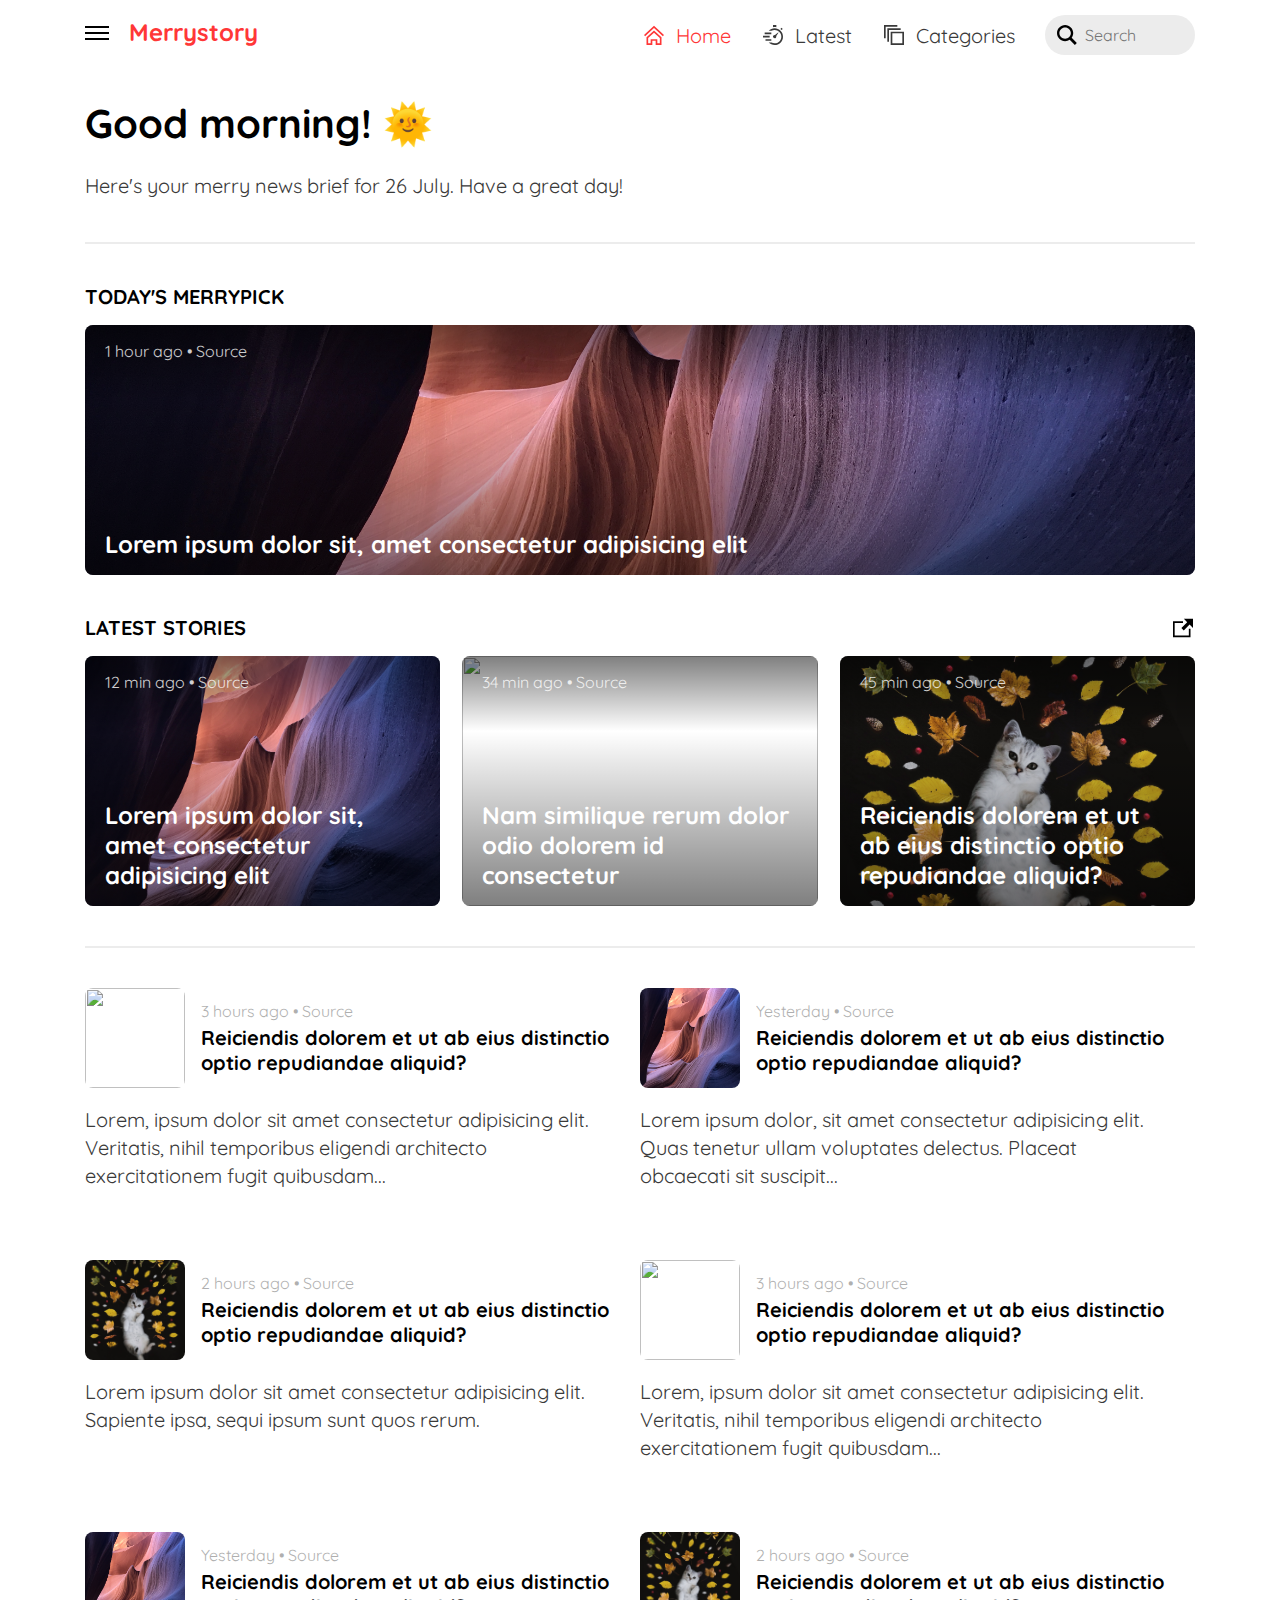
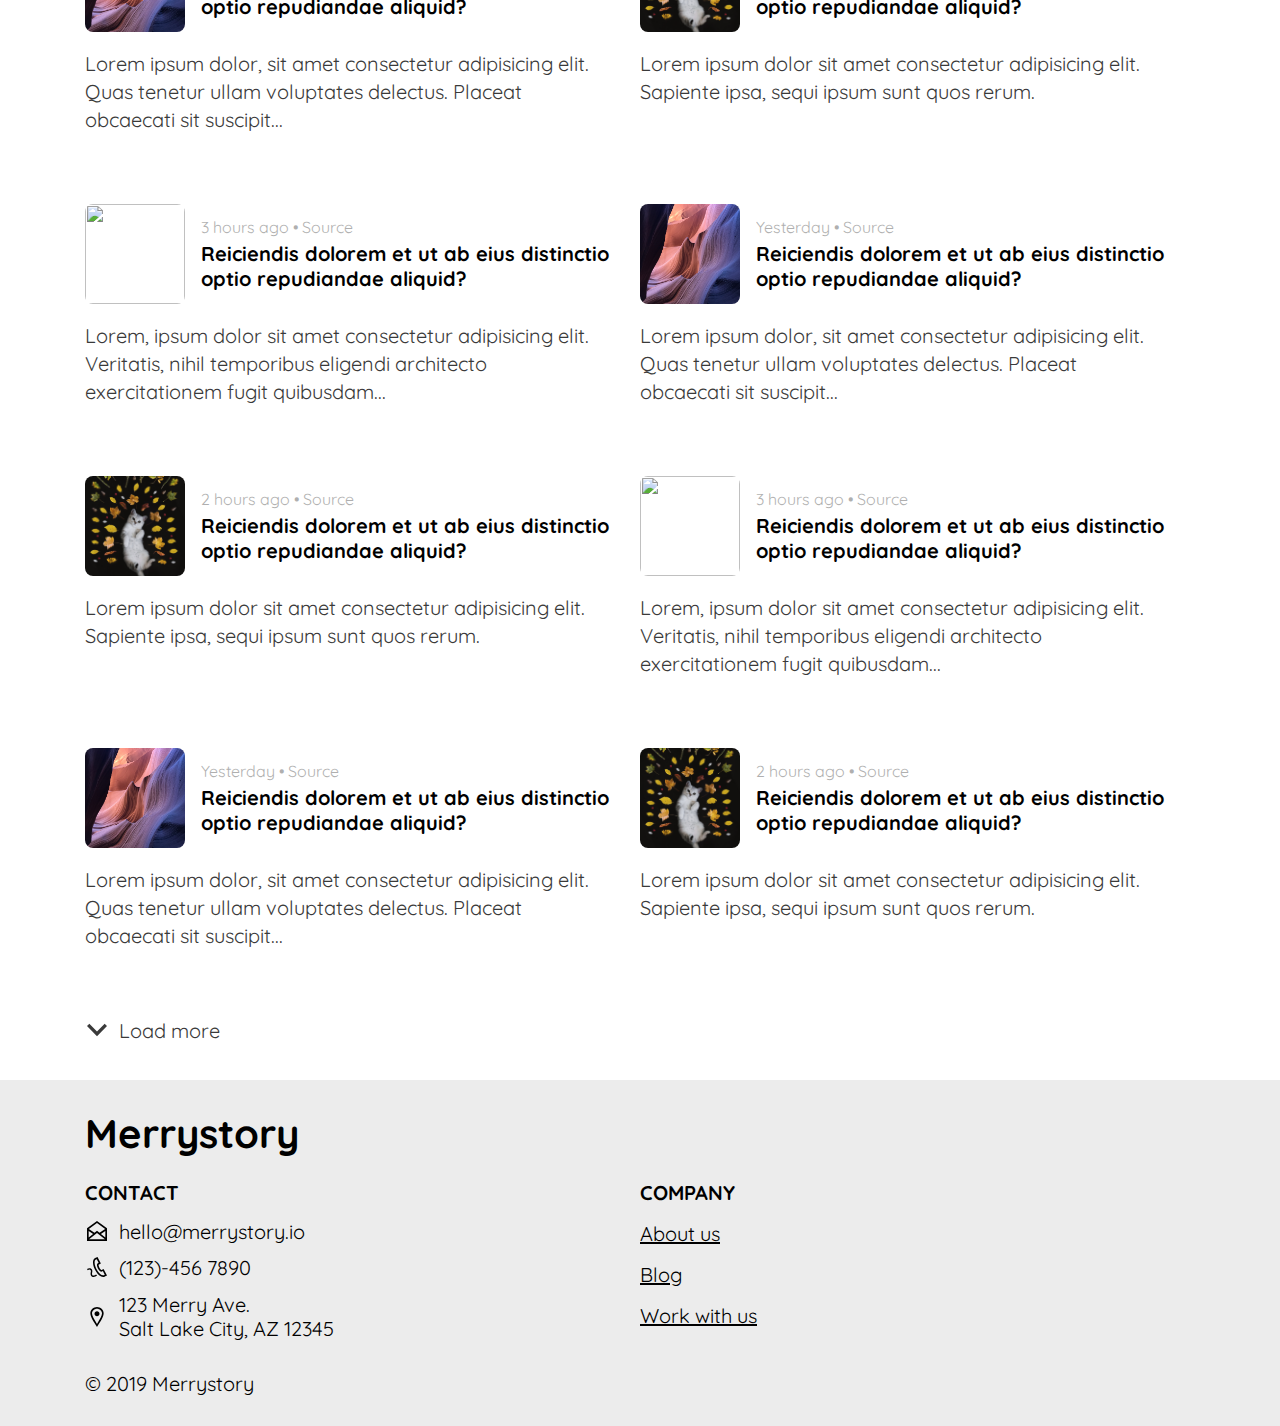
==== index.html @ 760ad254 "add info-box and refactor classes" ====
<!DOCTYPE html>
<html lang="en">
    <head>
        <meta charset="UTF-8" />
        <meta name="viewport" content="width=device-width, initial-scale=1.0" />
        <meta http-equiv="X-UA-Compatible" content="ie=edge" />
        <title>Merrystory &mdash; Good news only</title>
        <link
            href="https://fonts.googleapis.com/css?family=Quicksand:300,400,700&display=swap"
            rel="stylesheet"
        />
        <link rel="stylesheet" href="styles/main.css" />
    </head>
    <body>
        <div class="navbar">
            <div class="container navbar__wrapper">
                <div class="navbar__left">
                    <div class="hamburger-icon" onclick="toggleMenu()">
                        <div
                            class="hamburger-icon__line hamburger-icon__line-1"
                            id="hamburger-icon__line-1"
                        ></div>
                        <div
                            class="hamburger-icon__line hamburger-icon__line-2"
                            id="hamburger-icon__line-2"
                        ></div>
                        <div
                            class="hamburger-icon__line hamburger-icon__line-3"
                            id="hamburger-icon__line-3"
                        ></div>
                    </div>
                    <a href="index.html" class="navbar__logo a--no-decoration"
                        >Merrystory</a
                    >
                </div>
                <div class="navbar__right">
                    <a href="index.html" class="navbar__link a--no-decoration">
                        <div class="icon-text primary">
                            <svg
                                class="icon icon-text__icon"
                                xmlns="http://www.w3.org/2000/svg"
                                width="24"
                                height="24"
                                viewBox="0 0 24 24"
                            >
                                <path
                                    d="M12 9.185l7 6.514v6.301h-3v-5h-8v5h-3v-6.301l7-6.514zm0-2.732l-9 8.375v9.172h7v-5h4v5h7v-9.172l-9-8.375zm12 5.695l-12-11.148-12 11.133 1.361 1.465 10.639-9.868 10.639 9.883 1.361-1.465z"
                                />
                            </svg>
                            <span class="icon-text__text navbar__text"
                                >Home</span
                            >
                        </div>
                    </a>
                    <a href="#" class="navbar__link a--no-decoration"
                        ><div class="icon-text">
                            <svg
                                class="icon icon-text__icon"
                                xmlns="http://www.w3.org/2000/svg"
                                width="24"
                                height="24"
                                viewBox="0 0 24 24"
                            >
                                <path
                                    d="M15.91 13.34l2.636-4.026-.454-.406-3.673 3.099c-.675-.138-1.402.068-1.894.618-.736.823-.665 2.088.159 2.824.824.736 2.088.665 2.824-.159.492-.55.615-1.295.402-1.95zm-3.91-10.646v-2.694h4v2.694c-1.439-.243-2.592-.238-4 0zm8.851 2.064l1.407-1.407 1.414 1.414-1.321 1.321c-.462-.484-.964-.927-1.5-1.328zm-18.851 4.242h8v2h-8v-2zm-2 4h8v2h-8v-2zm3 4h7v2h-7v-2zm21-3c0 5.523-4.477 10-10 10-2.79 0-5.3-1.155-7.111-3h3.28c1.138.631 2.439 1 3.831 1 4.411 0 8-3.589 8-8s-3.589-8-8-8c-1.392 0-2.693.369-3.831 1h-3.28c1.811-1.845 4.321-3 7.111-3 5.523 0 10 4.477 10 10z"
                                />
                            </svg>
                            <span class="icon-text__text navbar__text"
                                >Latest</span
                            >
                        </div></a
                    >
                    <a href="#" class="navbar__link a--no-decoration"
                        ><div class="icon-text">
                            <svg
                                class="icon icon-text__icon"
                                xmlns="http://www.w3.org/2000/svg"
                                width="24"
                                height="24"
                                viewBox="0 0 24 24"
                            >
                                <path
                                    d="M22 10v12h-12v-12h12zm2-2h-16v16h16v-16zm-20-4v16h2v-14h14v-2h-16zm-4-4v16h2v-14h14v-2h-16z"
                                />
                            </svg>
                            <span class="icon-text__text navbar__text"
                                >Categories</span
                            >
                        </div></a
                    >
                    <div class="navbar__search-wrapper">
                        <a href="#" class="navbar__search-icon a--no-decoration">
                            <svg
                                class="icon"
                                xmlns="http://www.w3.org/2000/svg"
                                width="24"
                                height="24"
                                viewBox="0 0 24 24"
                            >
                                <path
                                    d="M23.809 21.646l-6.205-6.205c1.167-1.605 1.857-3.579 1.857-5.711 0-5.365-4.365-9.73-9.731-9.73-5.365 0-9.73 4.365-9.73 9.73 0 5.366 4.365 9.73 9.73 9.73 2.034 0 3.923-.627 5.487-1.698l6.238 6.238 2.354-2.354zm-20.955-11.916c0-3.792 3.085-6.877 6.877-6.877s6.877 3.085 6.877 6.877-3.085 6.877-6.877 6.877c-3.793 0-6.877-3.085-6.877-6.877z"
                                />
                            </svg>
                        </a>
                        <input
                            class="navbar__search-bar"
                            type="text"
                            placeholder="Search"
                        />
                    </div>
                </div>
            </div>
            <div class="menu" id="menu">
                <div class="container menu__wrapper">
                    <div class="flex-column">
                        <h3>Menu</h3>
                        <div class="margin"></div>
                        <a href="index.html" class="menu__link a--no-decoration">
                            <div class="icon-text primary">
                                <svg
                                    class="icon icon-text__icon"
                                    xmlns="http://www.w3.org/2000/svg"
                                    width="24"
                                    height="24"
                                    viewBox="0 0 24 24"
                                >
                                    <path
                                        d="M12 9.185l7 6.514v6.301h-3v-5h-8v5h-3v-6.301l7-6.514zm0-2.732l-9 8.375v9.172h7v-5h4v5h7v-9.172l-9-8.375zm12 5.695l-12-11.148-12 11.133 1.361 1.465 10.639-9.868 10.639 9.883 1.361-1.465z"
                                    />
                                </svg>
                                <span class="icon-text__text">Home</span>
                            </div>
                        </a>
                        <a href="#" class="menu__link a--no-decoration"
                            ><div class="icon-text">
                                <svg
                                    class="icon icon-text__icon"
                                    xmlns="http://www.w3.org/2000/svg"
                                    width="24"
                                    height="24"
                                    viewBox="0 0 24 24"
                                >
                                    <path
                                        d="M15.91 13.34l2.636-4.026-.454-.406-3.673 3.099c-.675-.138-1.402.068-1.894.618-.736.823-.665 2.088.159 2.824.824.736 2.088.665 2.824-.159.492-.55.615-1.295.402-1.95zm-3.91-10.646v-2.694h4v2.694c-1.439-.243-2.592-.238-4 0zm8.851 2.064l1.407-1.407 1.414 1.414-1.321 1.321c-.462-.484-.964-.927-1.5-1.328zm-18.851 4.242h8v2h-8v-2zm-2 4h8v2h-8v-2zm3 4h7v2h-7v-2zm21-3c0 5.523-4.477 10-10 10-2.79 0-5.3-1.155-7.111-3h3.28c1.138.631 2.439 1 3.831 1 4.411 0 8-3.589 8-8s-3.589-8-8-8c-1.392 0-2.693.369-3.831 1h-3.28c1.811-1.845 4.321-3 7.111-3 5.523 0 10 4.477 10 10z"
                                    />
                                </svg>
                                <span class="icon-text__text">Latest</span>
                            </div></a
                        >
                        <a href="#" class="menu__link a--no-decoration"
                            ><div class="icon-text">
                                <svg
                                    class="icon icon-text__icon"
                                    xmlns="http://www.w3.org/2000/svg"
                                    width="24"
                                    height="24"
                                    viewBox="0 0 24 24"
                                >
                                    <path
                                        d="M22 10v12h-12v-12h12zm2-2h-16v16h16v-16zm-20-4v16h2v-14h14v-2h-16zm-4-4v16h2v-14h14v-2h-16z"
                                    />
                                </svg>
                                <span class="icon-text__text">Categories</span>
                            </div></a
                        >
                    </div>
                    <div class="flex-column">
                        <h3>Company</h3>
                        <div class="margin"></div>
                        <a href="#" class="menu__link a--no-decoration"
                            ><div class="icon-text">
                                <svg
                                    class="icon icon-text__icon"
                                    xmlns="http://www.w3.org/2000/svg"
                                    width="24"
                                    height="24"
                                    viewBox="0 0 24 24"
                                >
                                    <path
                                        d="M2.001 9.352c0 1.873.849 2.943 1.683 3.943.031 1 .085 1.668-.333 3.183 1.748-.558 2.038-.778 3.008-1.374 1 .244 1.474.381 2.611.491-.094.708-.081 1.275.055 2.023-.752-.06-1.528-.178-2.33-.374-1.397.857-4.481 1.725-6.649 2.115.811-1.595 1.708-3.785 1.661-5.312-1.09-1.305-1.705-2.984-1.705-4.695-.001-4.826 4.718-8.352 9.999-8.352 5.237 0 9.977 3.484 9.998 8.318-.644-.175-1.322-.277-2.021-.314-.229-3.34-3.713-6.004-7.977-6.004-4.411 0-8 2.85-8 6.352zm20.883 10.169c-.029 1.001.558 2.435 1.088 3.479-1.419-.258-3.438-.824-4.352-1.385-.772.188-1.514.274-2.213.274-3.865 0-6.498-2.643-6.498-5.442 0-3.174 3.11-5.467 6.546-5.467 3.457 0 6.546 2.309 6.546 5.467 0 1.12-.403 2.221-1.117 3.074zm-7.563-3.021c0-.453-.368-.82-.82-.82s-.82.367-.82.82.368.82.82.82.82-.367.82-.82zm3 0c0-.453-.368-.82-.82-.82s-.82.367-.82.82.368.82.82.82.82-.367.82-.82zm3 0c0-.453-.368-.82-.82-.82s-.82.367-.82.82.368.82.82.82.82-.367.82-.82z"
                                    />
                                </svg>
                                <span class="icon-text__text"
                                    >Contact & support</span
                                >
                            </div></a
                        >
                        <a href="about.html" class="menu__link a--no-decoration"
                            ><div class="icon-text">
                                <svg
                                    class="icon icon-text__icon"
                                    xmlns="http://www.w3.org/2000/svg"
                                    width="24"
                                    height="24"
                                    viewBox="0 0 24 24"
                                >
                                    <path
                                        d="M10.644 17.08c2.866-.662 4.539-1.241 3.246-3.682-3.932-7.427-1.042-11.398 3.111-11.398 4.235 0 7.054 4.124 3.11 11.398-1.332 2.455.437 3.034 3.242 3.682 2.483.574 2.647 1.787 2.647 3.889v1.031h-18c0-2.745-.22-4.258 2.644-4.92zm-12.644 4.92h7.809c-.035-8.177 3.436-5.313 3.436-11.127 0-2.511-1.639-3.873-3.748-3.873-3.115 0-5.282 2.979-2.333 8.549.969 1.83-1.031 2.265-3.181 2.761-1.862.43-1.983 1.34-1.983 2.917v.773z"
                                    />
                                </svg>
                                <span class="icon-text__text">About us</span>
                            </div></a
                        >
                    </div>
                </div>
            </div>
            <div
                class="dim-overlay"
                id="dim-overlay"
                onclick="closeMenu()"
            ></div>
        </div>
        <main>
            <div class="container">
                <section class="greeting-section">
                    <h1 id="greeting">Good morning! 👋</h1>
                    <p>
                        Here's your merry news brief for
                        <span id="date">today</span>. Have a great day!
                    </p>
                </section>
                <div class="separator"></div>
                <section>
                    <div class="section-heading">
                        <h3 class="section-label">TODAY'S MERRYPICK</h3>
                    </div>
                    <a
                        href="article.html"
                        class="teaser-card-wrapper a--no-decoration"
                    >
                        <div class="teaser-card teaser-card--big">
                            <img
                                class="teaser-card__image"
                                src="images/kevin-lanceplaine-sO-JmQj95ec-unsplash.jpg"
                                alt=""
                            />
                            <div class="teaser-card__gradient"></div>
                            <span class="teaser-card__data">
                                1 hour ago &bull; Source
                            </span>
                            <h2 class="teaser-card__title">
                                Lorem ipsum dolor sit, amet consectetur
                                adipisicing elit
                            </h2>
                        </div>
                    </a>
                </section>
            </div>
            <section>
                <div class="container">
                    <a href="#" class="a--no-decoration">
                        <div class="section-heading section-heading--link">
                            <h3 class="section-label">LATEST STORIES</h3>
                            <svg
                                class="icon"
                                xmlns="http://www.w3.org/2000/svg"
                                width="24"
                                height="24"
                                viewBox="0 0 24 24"
                            >
                                <path
                                    d="M21 13v10h-21v-19h12v2h-10v15h17v-8h2zm3-12h-10.988l4.035 4-6.977 7.07 2.828 2.828 6.977-7.07 4.125 4.172v-11z"
                                />
                            </svg>
                        </div>
                    </a>
                </div>
                <div class="container carousel">
                    <a href="#" class="teaser-card-wrapper a--no-decoration">
                        <div class="teaser-card teaser-card--medium">
                            <img
                                class="teaser-card__image"
                                src="images/kevin-lanceplaine-sO-JmQj95ec-unsplash.jpg"
                                alt=""
                            />
                            <div class="teaser-card__gradient"></div>
                            <span class="teaser-card__data">
                                12 min ago &bull; Source
                            </span>
                            <h2 class="teaser-card__title">
                                Lorem ipsum dolor sit, amet consectetur
                                adipisicing elit
                            </h2>
                        </div>
                    </a>
                    <a href="#" class="teaser-card-wrapper a--no-decoration">
                        <div class="teaser-card teaser-card--medium">
                            <img
                                class="teaser-card__image"
                                src="images/daniil-silantev-F6Da4r2x5to-unsplash.jpg"
                                alt=""
                            />
                            <div class="teaser-card__gradient"></div>
                            <span class="teaser-card__data">
                                34 min ago &bull; Source
                            </span>
                            <h2 class="teaser-card__title">
                                Nam similique rerum dolor odio dolorem id
                                consectetur
                            </h2>
                        </div>
                    </a>
                    <a href="#" class="teaser-card-wrapper a--no-decoration">
                        <div class="teaser-card teaser-card--medium">
                            <img
                                class="teaser-card__image"
                                src="images/nadi-whatisdelirium-fZ8uf_L52wg-unsplash.jpg"
                                alt=""
                            />
                            <div class="teaser-card__gradient"></div>
                            <span class="teaser-card__data">
                                45 min ago &bull; Source
                            </span>
                            <h2 class="teaser-card__title">
                                Reiciendis dolorem et ut ab eius distinctio
                                optio repudiandae aliquid?
                            </h2>
                        </div>
                    </a>
                </div>
            </section>
            <div class="container">
                <div class="separator"></div>
                <section>
                    <div class="main-feed">
                        <div class="teaser">
                            <a href="#" class="a--no-decoration">
                                <div class="teaser__header">
                                    <img
                                        class="teaser__image"
                                        src="images/daniil-silantev-F6Da4r2x5to-unsplash.jpg"
                                        alt=""
                                    />
                                    <div class="teaser__header-text">
                                        <span class="teaser__data">
                                            3 hours ago &bull; Source
                                        </span>
                                        <h3 class="teaser__title">
                                            Reiciendis dolorem et ut ab eius
                                            distinctio optio repudiandae
                                            aliquid?
                                        </h3>
                                    </div>
                                </div>
                            </a>
                            <p class="teaser__body">
                                Lorem, ipsum dolor sit amet consectetur
                                adipisicing elit. Veritatis, nihil temporibus
                                eligendi architecto exercitationem fugit
                                quibusdam...
                            </p>
                        </div>
                        <div class="teaser">
                            <a href="#" class="a--no-decoration">
                                <div class="teaser__header">
                                    <img
                                        class="teaser__image"
                                        src="images/kevin-lanceplaine-sO-JmQj95ec-unsplash.jpg"
                                        alt=""
                                    />
                                    <div class="teaser__header-text">
                                        <span class="teaser__data">
                                            Yesterday &bull; Source
                                        </span>
                                        <h3 class="teaser__title">
                                            Reiciendis dolorem et ut ab eius
                                            distinctio optio repudiandae
                                            aliquid?
                                        </h3>
                                    </div>
                                </div>
                            </a>
                            <p class="teaser__body">
                                Lorem ipsum dolor, sit amet consectetur
                                adipisicing elit. Quas tenetur ullam voluptates
                                delectus. Placeat obcaecati sit suscipit...
                            </p>
                        </div>
                        <div class="teaser">
                            <a href="#" class="a--no-decoration">
                                <div class="teaser__header">
                                    <img
                                        class="teaser__image"
                                        src="images/nadi-whatisdelirium-fZ8uf_L52wg-unsplash.jpg"
                                        alt=""
                                    />
                                    <div class="teaser__header-text">
                                        <span class="teaser__data">
                                            2 hours ago &bull; Source
                                        </span>
                                        <h3 class="teaser__title">
                                            Reiciendis dolorem et ut ab eius
                                            distinctio optio repudiandae
                                            aliquid?
                                        </h3>
                                    </div>
                                </div>
                            </a>
                            <p class="teaser__body">
                                Lorem ipsum dolor sit amet consectetur
                                adipisicing elit. Sapiente ipsa, sequi ipsum
                                sunt quos rerum.
                            </p>
                        </div>
                        <div class="teaser">
                            <a href="#" class="a--no-decoration">
                                <div class="teaser__header">
                                    <img
                                        class="teaser__image"
                                        src="images/daniil-silantev-F6Da4r2x5to-unsplash.jpg"
                                        alt=""
                                    />
                                    <div class="teaser__header-text">
                                        <span class="teaser__data">
                                            3 hours ago &bull; Source
                                        </span>
                                        <h3 class="teaser__title">
                                            Reiciendis dolorem et ut ab eius
                                            distinctio optio repudiandae
                                            aliquid?
                                        </h3>
                                    </div>
                                </div>
                            </a>
                            <p class="teaser__body">
                                Lorem, ipsum dolor sit amet consectetur
                                adipisicing elit. Veritatis, nihil temporibus
                                eligendi architecto exercitationem fugit
                                quibusdam...
                            </p>
                        </div>
                        <div class="teaser">
                            <a href="#" class="a--no-decoration">
                                <div class="teaser__header">
                                    <img
                                        class="teaser__image"
                                        src="images/kevin-lanceplaine-sO-JmQj95ec-unsplash.jpg"
                                        alt=""
                                    />
                                    <div class="teaser__header-text">
                                        <span class="teaser__data">
                                            Yesterday &bull; Source
                                        </span>
                                        <h3 class="teaser__title">
                                            Reiciendis dolorem et ut ab eius
                                            distinctio optio repudiandae
                                            aliquid?
                                        </h3>
                                    </div>
                                </div>
                            </a>
                            <p class="teaser__body">
                                Lorem ipsum dolor, sit amet consectetur
                                adipisicing elit. Quas tenetur ullam voluptates
                                delectus. Placeat obcaecati sit suscipit...
                            </p>
                        </div>
                        <div class="teaser">
                            <a href="#" class="a--no-decoration">
                                <div class="teaser__header">
                                    <img
                                        class="teaser__image"
                                        src="images/nadi-whatisdelirium-fZ8uf_L52wg-unsplash.jpg"
                                        alt=""
                                    />
                                    <div class="teaser__header-text">
                                        <span class="teaser__data">
                                            2 hours ago &bull; Source
                                        </span>
                                        <h3 class="teaser__title">
                                            Reiciendis dolorem et ut ab eius
                                            distinctio optio repudiandae
                                            aliquid?
                                        </h3>
                                    </div>
                                </div>
                            </a>
                            <p class="teaser__body">
                                Lorem ipsum dolor sit amet consectetur
                                adipisicing elit. Sapiente ipsa, sequi ipsum
                                sunt quos rerum.
                            </p>
                        </div>
                        <div class="teaser">
                            <a href="#" class="a--no-decoration">
                                <div class="teaser__header">
                                    <img
                                        class="teaser__image"
                                        src="images/daniil-silantev-F6Da4r2x5to-unsplash.jpg"
                                        alt=""
                                    />
                                    <div class="teaser__header-text">
                                        <span class="teaser__data">
                                            3 hours ago &bull; Source
                                        </span>
                                        <h3 class="teaser__title">
                                            Reiciendis dolorem et ut ab eius
                                            distinctio optio repudiandae
                                            aliquid?
                                        </h3>
                                    </div>
                                </div>
                            </a>
                            <p class="teaser__body">
                                Lorem, ipsum dolor sit amet consectetur
                                adipisicing elit. Veritatis, nihil temporibus
                                eligendi architecto exercitationem fugit
                                quibusdam...
                            </p>
                        </div>
                        <div class="teaser">
                            <a href="#" class="a--no-decoration">
                                <div class="teaser__header">
                                    <img
                                        class="teaser__image"
                                        src="images/kevin-lanceplaine-sO-JmQj95ec-unsplash.jpg"
                                        alt=""
                                    />
                                    <div class="teaser__header-text">
                                        <span class="teaser__data">
                                            Yesterday &bull; Source
                                        </span>
                                        <h3 class="teaser__title">
                                            Reiciendis dolorem et ut ab eius
                                            distinctio optio repudiandae
                                            aliquid?
                                        </h3>
                                    </div>
                                </div>
                            </a>
                            <p class="teaser__body">
                                Lorem ipsum dolor, sit amet consectetur
                                adipisicing elit. Quas tenetur ullam voluptates
                                delectus. Placeat obcaecati sit suscipit...
                            </p>
                        </div>
                        <div class="teaser">
                            <a href="#" class="a--no-decoration">
                                <div class="teaser__header">
                                    <img
                                        class="teaser__image"
                                        src="images/nadi-whatisdelirium-fZ8uf_L52wg-unsplash.jpg"
                                        alt=""
                                    />
                                    <div class="teaser__header-text">
                                        <span class="teaser__data">
                                            2 hours ago &bull; Source
                                        </span>
                                        <h3 class="teaser__title">
                                            Reiciendis dolorem et ut ab eius
                                            distinctio optio repudiandae
                                            aliquid?
                                        </h3>
                                    </div>
                                </div>
                            </a>
                            <p class="teaser__body">
                                Lorem ipsum dolor sit amet consectetur
                                adipisicing elit. Sapiente ipsa, sequi ipsum
                                sunt quos rerum.
                            </p>
                        </div>
                        <div class="teaser">
                            <a href="#" class="a--no-decoration">
                                <div class="teaser__header">
                                    <img
                                        class="teaser__image"
                                        src="images/daniil-silantev-F6Da4r2x5to-unsplash.jpg"
                                        alt=""
                                    />
                                    <div class="teaser__header-text">
                                        <span class="teaser__data">
                                            3 hours ago &bull; Source
                                        </span>
                                        <h3 class="teaser__title">
                                            Reiciendis dolorem et ut ab eius
                                            distinctio optio repudiandae
                                            aliquid?
                                        </h3>
                                    </div>
                                </div>
                            </a>
                            <p class="teaser__body">
                                Lorem, ipsum dolor sit amet consectetur
                                adipisicing elit. Veritatis, nihil temporibus
                                eligendi architecto exercitationem fugit
                                quibusdam...
                            </p>
                        </div>
                        <div class="teaser">
                            <a href="#" class="a--no-decoration">
                                <div class="teaser__header">
                                    <img
                                        class="teaser__image"
                                        src="images/kevin-lanceplaine-sO-JmQj95ec-unsplash.jpg"
                                        alt=""
                                    />
                                    <div class="teaser__header-text">
                                        <span class="teaser__data">
                                            Yesterday &bull; Source
                                        </span>
                                        <h3 class="teaser__title">
                                            Reiciendis dolorem et ut ab eius
                                            distinctio optio repudiandae
                                            aliquid?
                                        </h3>
                                    </div>
                                </div>
                            </a>
                            <p class="teaser__body">
                                Lorem ipsum dolor, sit amet consectetur
                                adipisicing elit. Quas tenetur ullam voluptates
                                delectus. Placeat obcaecati sit suscipit...
                            </p>
                        </div>
                        <div class="teaser">
                            <a href="#" class="a--no-decoration">
                                <div class="teaser__header">
                                    <img
                                        class="teaser__image"
                                        src="images/nadi-whatisdelirium-fZ8uf_L52wg-unsplash.jpg"
                                        alt=""
                                    />
                                    <div class="teaser__header-text">
                                        <span class="teaser__data">
                                            2 hours ago &bull; Source
                                        </span>
                                        <h3 class="teaser__title">
                                            Reiciendis dolorem et ut ab eius
                                            distinctio optio repudiandae
                                            aliquid?
                                        </h3>
                                    </div>
                                </div>
                            </a>
                            <p class="teaser__body">
                                Lorem ipsum dolor sit amet consectetur
                                adipisicing elit. Sapiente ipsa, sequi ipsum
                                sunt quos rerum.
                            </p>
                        </div>
                    </div>
                    <a href="#" class="a--no-decoration">
                        <div class="icon-text">
                            <svg
                                class="icon icon-text__icon"
                                xmlns="http://www.w3.org/2000/svg"
                                width="24"
                                height="24"
                                viewBox="0 0 24 24"
                            >
                                <path
                                    d="M0 7.33l2.829-2.83 9.175 9.339 9.167-9.339 2.829 2.83-11.996 12.17z"
                                />
                            </svg>
                            <span class="icon-text__text">Load more</span>
                        </div>
                    </a>
                </section>
            </div>
            <div class="footer">
                <div class="container">
                    <h1>Merrystory</h1>
                    <div class="footer__links">
                        <div class="flex-column">
                            <h3>CONTACT</h3>
                            <div class="margin"></div>
                            <a
                                href="mailto:hello@merrystory.io"
                                class="a--no-decoration black"
                            >
                                <div class="icon-text">
                                    <svg
                                        class="icon icon-text__icon"
                                        xmlns="http://www.w3.org/2000/svg"
                                        width="24"
                                        height="24"
                                        viewBox="0 0 24 24"
                                    >
                                        <path
                                            d="M11.99 0l-11.99 8.723v15.277h24v-15.277l-12.01-8.723zm.001 2.472l9.793 7.113-6.735 4.588-3.049-2.47-3.049 2.471-6.737-4.589 9.777-7.113zm-9.991 9.386l5.329 3.63-5.329 4.318v-7.948zm.474 10.142l9.526-7.723 9.526 7.723h-19.052zm19.526-2.194l-5.329-4.317 5.329-3.631v7.948z"
                                        />
                                    </svg>
                                    <span class="icon-text__text"
                                        >hello@merrystory.io</span
                                    >
                                </div>
                            </a>
                            <div class="margin"></div>
                            <a
                                href="tel:(123)-456 7890"
                                class="a--no-decoration black"
                            >
                                <div class="icon-text">
                                    <svg
                                        class="icon icon-text__icon"
                                        xmlns="http://www.w3.org/2000/svg"
                                        width="24"
                                        height="24"
                                        viewBox="0 0 24 24"
                                    >
                                        <path
                                            d="M9.762 1.322l2.843-1.322 4.041 7.89-2.725 1.341c-.537 1.259 2.159 6.289 3.297 6.372.09-.058 2.672-1.328 2.672-1.328l4.11 7.933s-2.764 1.354-2.854 1.396c-7.861 3.59-19.101-18.259-11.384-22.282zm1.929 1.274l-1.023.504c-5.293 2.762 4.178 21.185 9.648 18.686l.972-.474-2.271-4.383-1.026.5c-3.163 1.547-8.262-8.219-5.055-9.938l1.007-.497-2.252-4.398zm-.759 18.382c-1.474 1.442-3.914 1.708-4.604.522-.47-.809-.311-1.728-.127-2.793.201-1.161.429-2.478-.295-3.71-1.219-2.077-3.897-1.983-5.906-.671l.956 1.463c.829-.542 1.784-.775 2.493-.609 1.653.388 1.151 2.526 1.03 3.229-.212 1.223-.45 2.61.337 3.968 1.331 2.294 5.054 2.047 7.29-.091-.397-.407-.789-.84-1.174-1.308z"
                                        />
                                    </svg>
                                    <span class="icon-text__text"
                                        >(123)-456 7890</span
                                    >
                                </div>
                            </a>
                            <div class="margin"></div>
                            <a
                                href="https://maps.google.com"
                                class="a--no-decoration black"
                            >
                                <div class="icon-text">
                                    <svg
                                        class="icon icon-text__icon"
                                        xmlns="http://www.w3.org/2000/svg"
                                        width="24"
                                        height="24"
                                        viewBox="0 0 24 24"
                                    >
                                        <path
                                            d="M12 2c3.196 0 6 2.618 6 5.602 0 3.093-2.493 7.132-6 12.661-3.507-5.529-6-9.568-6-12.661 0-2.984 2.804-5.602 6-5.602m0-2c-4.198 0-8 3.403-8 7.602 0 4.198 3.469 9.21 8 16.398 4.531-7.188 8-12.2 8-16.398 0-4.199-3.801-7.602-8-7.602zm0 11c-1.657 0-3-1.343-3-3s1.343-3 3-3 3 1.343 3 3-1.343 3-3 3z"
                                        />
                                    </svg>
                                    <span
                                        class="icon-text__text icon-text__text--multiline"
                                        >123 Merry Ave.<br />Salt Lake City, AZ
                                        12345</span
                                    >
                                </div>
                            </a>
                        </div>
                        <div class="flex-column">
                            <h3>COMPANY</h3>
                            <div class="margin"></div>
                            <div class="icon-text">
                                <a href="about.html" class="black">About us</a>
                            </div>
                            <div class="margin"></div>
                            <div class="icon-text">
                                <a href="#" class="black">Blog</a>
                            </div>
                            <div class="margin"></div>
                            <div class="icon-text">
                                <a href="#" class="black">Work with us</a>
                            </div>
                        </div>
                    </div>
                    <span>&copy; 2019 Merrystory</span>
                </div>
            </div>
        </main>
    </body>
    <script src="js/app.js"></script>
</html>
---- styles/main.css ----
/* === DOM & MAIN CONTAINERS === */

* {
    margin: 0;
    padding: 0;
    box-sizing: border-box;
    list-style: none;
}

html {
    font-size: 62.5%;
    scroll-behavior: smooth;
    --color-primary: #ff3737;
    --color-secondary: #aa42ff;
    --color-light-grey: #ececec;
    --color-text: #3a3a3a;
}

body {
    font-family: "Quicksand", sans-serif;
    font-size: 2rem;
}

main {
    margin-top: 70px;
}

.container {
    width: 100%;
    max-width: none;
    margin: 0 auto;
    padding: 0 20px;
}

section {
    margin: 40px 0;
}

.greeting-section {
    margin-top: 100px;
}

.main-feed {
    display: flex;
    flex-direction: column;
    flex-wrap: wrap;
}

/* === TYPOGRAPHY === */

h1 {
    font-size: 3rem;
    font-weight: 700;
    hyphens: auto;
    color: black;
    margin-bottom: 2.4rem;
    line-height: 3.8rem;
}

h2 {
    font-size: 2.4rem;
    font-weight: 700;
    color: black;
    margin-top: 2rem;
    margin-bottom: 2rem;
    line-height: 3.4rem;
}

h3 {
    font-size: 2rem;
    font-weight: 700;
    color: black;
}

p {
    font-size: 2rem;
    color: var(--color-text);
    margin-bottom: 2rem;
    line-height: 3.2rem;
}

a {
    color: var(--color-primary);
}

.a--no-decoration {
    color: var(--color-text);
    text-decoration: none;
}

.primary {
    color: var(--color-primary);
}

.black {
    color: black;
}

/* === ICONS & ICON TEXT === */

.icon {
    height: 1em;
    display: block;
}

.icon--white {
    fill: white;
}

.icon-text {
    display: flex;
    align-items: center;
    transition: opacity 0.1s;
}

.icon-text:hover {
    opacity: 0.5;
}

.icon-text__text {
    line-height: 1.5rem;
    color: inherit;
    margin-left: 1rem;
}

.icon-text__icon {
    fill: currentColor;
}

.icon-text__text--multiline {
    line-height: 2.4rem;
}

/* === GENERAL === */

.section-heading {
    display: flex;
    justify-content: space-between;
    align-items: center;
    margin-bottom: 1.6rem;
}

.section-heading--link {
    transition: opacity 0.1s;
}

.section-heading--link:hover {
    opacity: 0.5;
}

.section-label {
    margin: 0;
    margin-right: 1rem;
}

.carousel {
    overflow: auto hidden;
    white-space: nowrap;
}

.carousel__wrapper {
    margin-left: 20px;
}

.flex-column {
    width: 100%;
    margin-bottom: 3rem;
}

.separator {
    height: 2px;
    background: var(--color-light-grey);
}

.margin {
    width: 16px;
    height: 16px;
}

/* === NAVBAR === */

.navbar {
    height: 70px;
    width: 100%;
    z-index: 1;
    position: fixed;
    top: 0;
}

.navbar__wrapper {
    height: 100%;
    background: white;
    display: flex;
    align-items: center;
    justify-content: space-between;
    position: relative;
    z-index: 3;
}

.navbar__left,
.navbar__right {
    height: 100%;
    display: flex;
    align-items: center;
}

.hamburger-icon__line {
    width: 24px;
    height: 2px;
    position: relative;
    display: block;
    margin-bottom: 4px;
    z-index: 2;
    background: black;
    transition: transform 0.4s cubic-bezier(0.2, 0, 0.175, 1),
        background 0.4s cubic-bezier(0.2, 0, 0.175, 1);
}

.hamburger-icon__line-1 {
    transform-origin: 0% 0%;
}

.hamburger-icon__line-2 {
    transform-origin: 3px 50%;
}

.hamburger-icon__line-3 {
    transform-origin: 0% 100%;
}

.navbar__logo {
    font-size: 2.4rem;
    font-weight: 700;
    color: var(--color-primary);
    transform: translateY(-0.3rem);
    margin-left: 20px;
    transition: letter-spacing 0.3s ease, opacity 0.3s;
}

.navbar__logo-overlay {
    position: absolute;
    font-size: 2.4rem;
    font-weight: 700;
    color: var(--color-primary);
    transform: translateY(-0.3rem) translateX(2.4rem);
    clip-path: inset(0 100% 0 0);
    margin-left: 20px;
    pointer-events: none;
    transition: letter-spacing 0.3s ease;
}

.navbar__logo:hover {
    letter-spacing: 0.2rem;
}

.navbar__logo:hover ~ .navbar__logo-overlay {
    letter-spacing: 0.2rem;
}

.navbar__link {
    margin-right: 3rem;
    display: none;
}

.navbar__text {
    display: none;
}

.navbar__search-wrapper {
    position: relative;
    display: flex;
    align-items: center;
}

.navbar__search-icon {
    position: static;
    left: 10px;
}

.navbar__search-bar {
    height: 40px;
    width: 150px;
    background: var(--color-light-grey);
    border: none;
    border-radius: 20px;
    font-family: inherit;
    font-size: 1.6rem;
    padding-left: 40px;
    padding-right: 20px;
    display: none;
    transition: all 0.2s ease;
}

.navbar__search-bar:focus {
    width: 300px;
}

/* === HAMBURGER MENU === */

.hamburger-icon {
    cursor: pointer;
}

.hamburger-icon__line.menu-open {
    background: var(--color-primary);
}

.hamburger-icon__line-1.menu-open {
    transform: translate(4px, -2.25px) rotate(45deg);
}

.hamburger-icon__line-2.menu-open {
    transform: scaleX(0);
}

.hamburger-icon__line-3.menu-open {
    transform: translate(4px, 2.25px) rotate(-45deg);
}

.menu {
    width: 100%;
    padding-top: 90px;
    position: absolute;
    background: white;
    z-index: 2;
    transform: translateY(-100%);
    transition: transform 0.4s cubic-bezier(0.2, 0, 0.175, 1), box-shadow 0.1s;
    -webkit-box-shadow: none;
    -moz-box-shadow: none;
    box-shadow: none;
}

.menu.menu--shadow {
    -webkit-box-shadow: 0 3px 6px rgba(0, 0, 0, 0.12),
        0 3px 6px rgba(0, 0, 0, 0.12);
    -moz-box-shadow: 0 3px 6px rgba(0, 0, 0, 0.12),
        0 3px 6px rgba(0, 0, 0, 0.12);
    box-shadow: 0 3px 6px rgba(0, 0, 0, 0.12), 0 3px 6px rgba(0, 0, 0, 0.12);
}

.menu.menu-open {
    transform: translateY(-71px);
}

.menu__wrapper {
    display: flex;
    flex-direction: column;
}

.menu__link {
    display: block;
    padding: 1.4rem 0;
}

.dim-overlay {
    position: fixed;
    top: 0;
    width: 100%;
    height: 100vh;
    background: black;
    opacity: 0;
    backdrop-filter: blur(10px);
    z-index: 1;
    transition: opacity 0.4s cubic-bezier(0.2, 0, 0.175, 1);
    pointer-events: none;
}

.dim-overlay.menu-open {
    opacity: 0.6;
    pointer-events: initial;
}

/* === TEASER === */

.teaser {
    width: 100%;
    flex-shrink: 0;
    margin-bottom: 5rem;
    margin-right: 0;
}

.teaser__header:hover {
    background: var(--color-light-grey);
}

.teaser__header {
    display: flex;
    align-items: center;
    margin-bottom: 1.8rem;
    border-radius: 8px;
    transition: background 0.1s;
}

.teaser__image {
    border-radius: 8px;
    object-fit: cover;
    width: 100px;
    height: 100px;
    margin-right: 16px;
    flex-shrink: 0;
}

.teaser__data {
    display: block;
    font-size: 1.6rem;
    opacity: 0.4;
    margin-bottom: 0.4rem;
}

.teaser__title {
    margin: 0;
}

.teaser__body {
    margin-top: 1rem;
    line-height: 2.8rem;
}

/* === TEASER CARD === */

.teaser-card {
    border-radius: 8px;
    height: 250px;
    position: relative;
    overflow: hidden;
    transition: transform 0.5s ease;
}

.teaser-card-wrapper:hover .teaser-card {
    transform: scale(0.97);
}

.teaser-card-wrapper:hover .teaser-card__image {
    transform: scale(1.1);
}

.teaser-card--medium {
    width: 300px;
    display: inline-block;
    white-space: initial;
    margin-right: 10px;
}

.teaser-card--big {
    width: 100%;
}

.teaser-card__image {
    position: absolute;
    width: 100%;
    height: 100%;
    object-fit: cover;
    transition: transform 0.5s ease;
}

.teaser-card__gradient {
    position: absolute;
    bottom: 0px;
    width: 100%;
    height: 100%;
    background: linear-gradient(
        0deg,
        rgba(0, 0, 0, 0.5) 0%,
        rgba(0, 0, 0, 0) 70%,
        rgba(0, 0, 0, 0.5) 100%
    );
}

.teaser-card__data {
    position: absolute;
    left: 20px;
    top: 16px;
    color: white;
    opacity: 0.8;
    font-size: 1.6rem;
    margin-bottom: 0.6rem;
}

.teaser-card__title {
    position: absolute;
    left: 20px;
    right: 20px;
    bottom: 16px;
    line-height: 3rem;
    margin: 0;
    color: white;
}

/* === FOOTER === */

.footer {
    background: var(--color-light-grey);
    padding: 30px 0;
}

.footer__links {
    display: flex;
    flex-direction: column;
    margin-top: 24px;
}

/* === ARTICLE === */

.hero {
    width: 100%;
    height: 150px;
}

.hero__image {
    width: 100%;
    height: 100%;
    object-fit: cover;
}

.article-toolbar {
    display: flex;
    flex-direction: column;
    align-items: initial;
}

.article-toolbar__link {
    margin-top: 20px;
    margin-left: 0;
}

.info-box {
    padding: 2rem 2.4rem;
    display: inline-block;
    border-radius: 8px;
    -webkit-box-shadow: 0 3px 6px rgba(0, 0, 0, 0.12),
        0 3px 6px rgba(0, 0, 0, 0.12);
    -moz-box-shadow: 0 3px 6px rgba(0, 0, 0, 0.12),
        0 3px 6px rgba(0, 0, 0, 0.12);
    box-shadow: 0 3px 6px rgba(0, 0, 0, 0.12), 0 3px 6px rgba(0, 0, 0, 0.12);
}

/* === MEDIA QUERIES === */

@media screen and (min-width: 576px) {
    .container {
        max-width: 1150px;
    }
    .navbar__link {
        display: block;
    }
    .menu__wrapper {
        flex-direction: row;
    }
    .footer__links {
        flex-direction: row;
    }
    .article-toolbar {
        flex-direction: row;
        align-items: center;
    }
    .article-toolbar__link {
        margin-top: 0;
        margin-left: 30px;
    }
}

@media screen and (min-width: 768px) {
    .container {
        max-width: 1150px;
    }
    .navbar__text {
        display: block;
    }
    .carousel {
        display: flex;
        justify-content: space-between;
    }
    .teaser-card-wrapper {
        width: 32%;
    }
    .teaser-card--medium {
        display: block;
        width: 100%;
        margin-right: 0;
    }
    .main-feed {
        flex-direction: row;
    }
    .teaser {
        width: calc(50% - 30px);
        margin-right: 30px;
    }
    h1 {
        font-size: 4rem;
        line-height: 4.6rem;
    }
}

@media screen and (min-width: 992px) {
    .container {
        max-width: 960px;
    }
    .navbar__search-bar {
        display: block;
    }
    .navbar__search-icon {
        position: absolute;
    }
    .hero {
        height: 300px;
    }
}

@media screen and (min-width: 1200px) {
    .container {
        max-width: 1150px;
    }
}
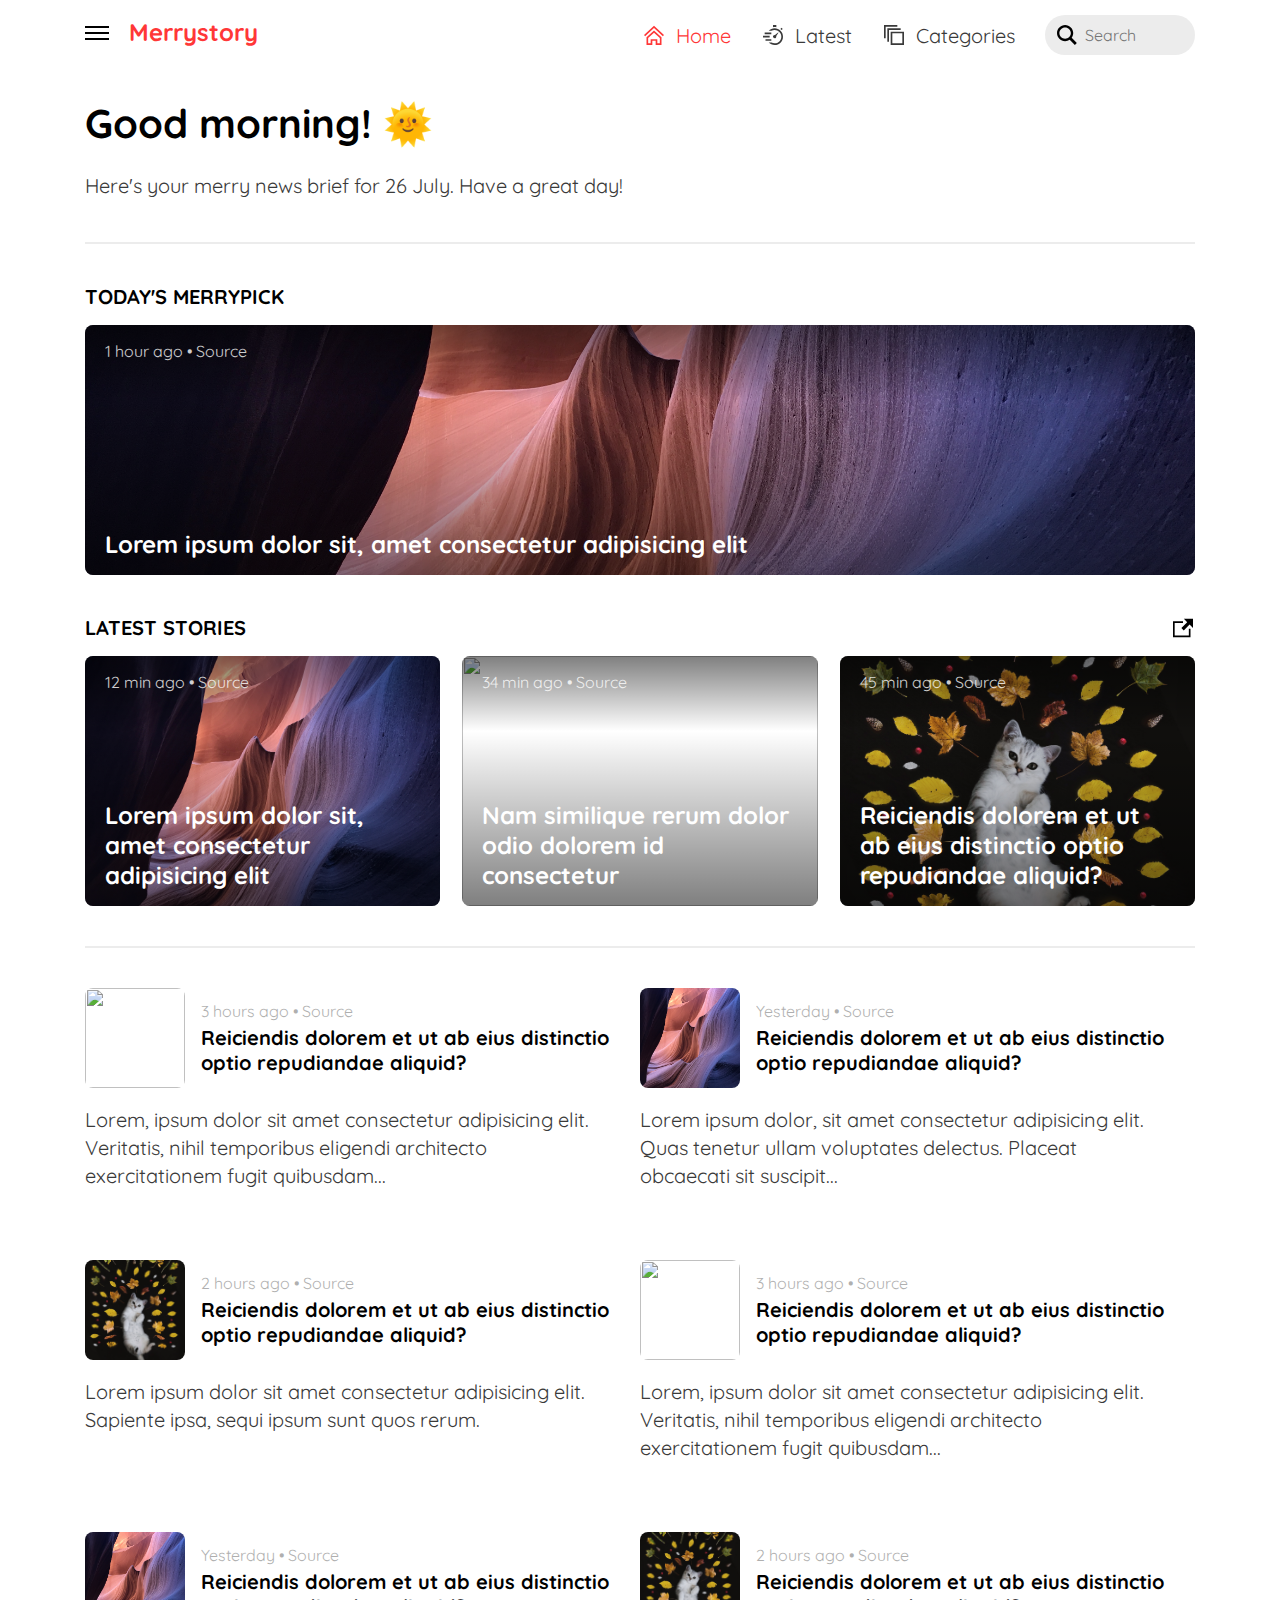
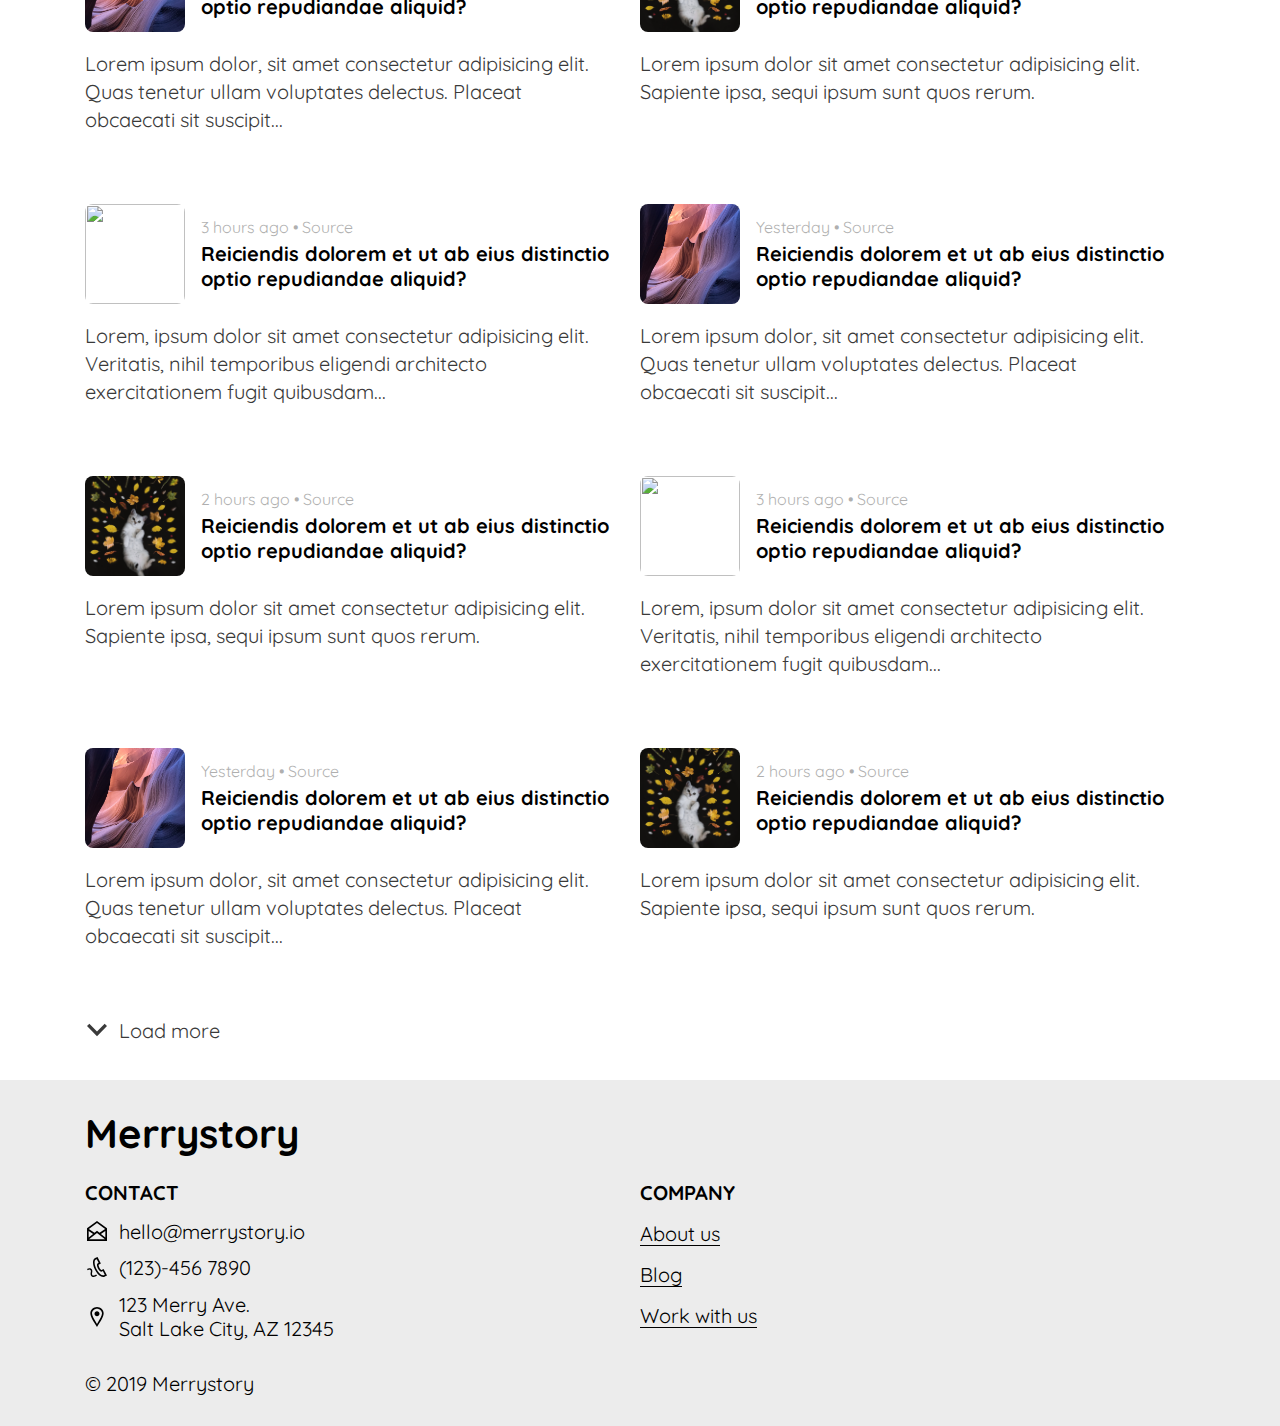
==== commit b284dd59: "add link hover effect" ====
--- a/index.html
+++ b/index.html
@@ -89,7 +89,10 @@
                         </div></a
                     >
                     <div class="navbar__search-wrapper">
-                        <a href="#" class="navbar__search-icon a--no-decoration">
+                        <a
+                            href="#"
+                            class="navbar__search-icon a--no-decoration"
+                        >
                             <svg
                                 class="icon"
                                 xmlns="http://www.w3.org/2000/svg"
@@ -115,7 +118,10 @@
                     <div class="flex-column">
                         <h3>Menu</h3>
                         <div class="margin"></div>
-                        <a href="index.html" class="menu__link a--no-decoration">
+                        <a
+                            href="index.html"
+                            class="menu__link a--no-decoration"
+                        >
                             <div class="icon-text primary">
                                 <svg
                                     class="icon icon-text__icon"
@@ -736,17 +742,11 @@
                         <div class="flex-column">
                             <h3>COMPANY</h3>
                             <div class="margin"></div>
-                            <div class="icon-text">
-                                <a href="about.html" class="black">About us</a>
-                            </div>
+                            <a href="about.html" class="black">About us</a>
                             <div class="margin"></div>
-                            <div class="icon-text">
-                                <a href="#" class="black">Blog</a>
-                            </div>
+                            <a href="#" class="black">Blog</a>
                             <div class="margin"></div>
-                            <div class="icon-text">
-                                <a href="#" class="black">Work with us</a>
-                            </div>
+                            <a href="#" class="black">Work with us</a>
                         </div>
                     </div>
                     <span>&copy; 2019 Merrystory</span>
--- a/styles/main.css
+++ b/styles/main.css
@@ -81,11 +81,27 @@
 
 a {
     color: var(--color-primary);
+    text-decoration: none;
+    position: relative;
+}
+
+a:not(.a--no-decoration)::after {
+    content: "";
+    position: absolute;
+    left: 0;
+    bottom: 0;
+    width: 100%;
+    height: 0.1rem;
+    background: currentColor;
+    transition: bottom 0.2s ease;
+}
+
+a:not(.a--no-decoration):hover::after {
+    bottom: -4px;
 }
 
 .a--no-decoration {
     color: var(--color-text);
-    text-decoration: none;
 }
 
 .primary {
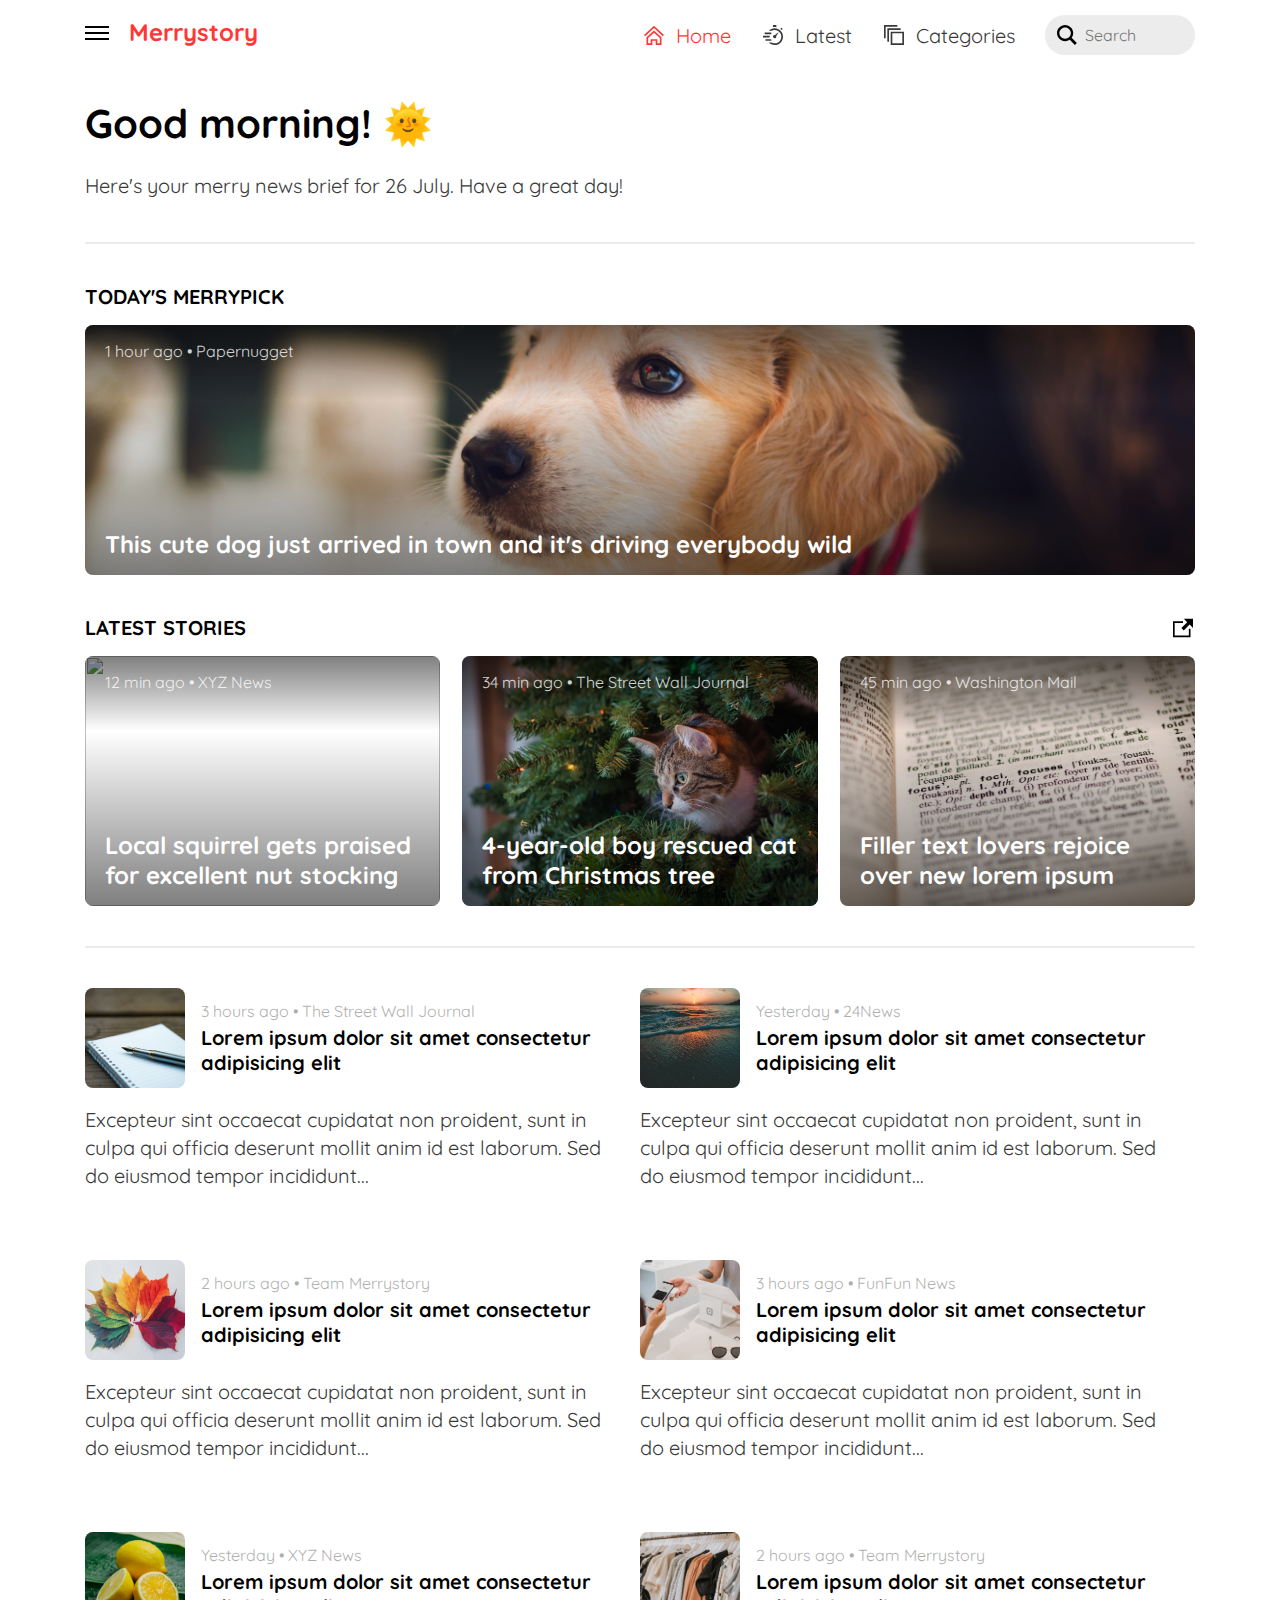
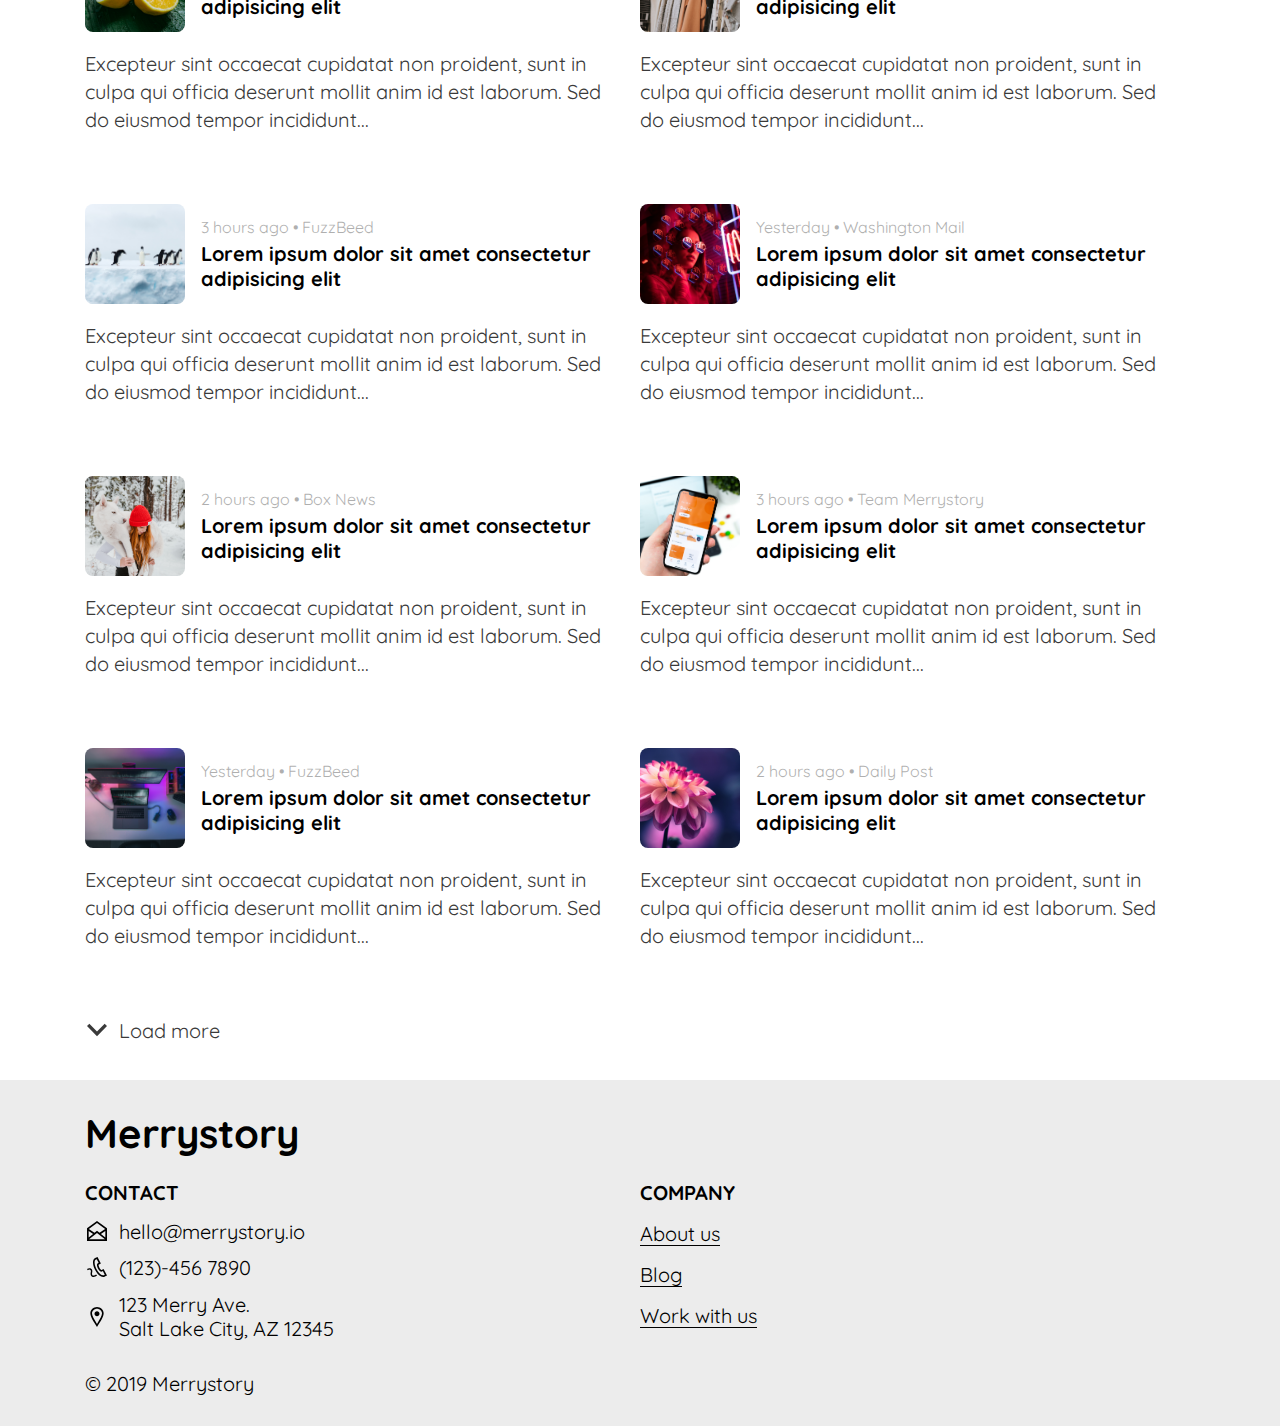
==== commit ae1db088: "add teaser images and copy" ====
--- a/index.html
+++ b/index.html
@@ -237,16 +237,16 @@
                         <div class="teaser-card teaser-card--big">
                             <img
                                 class="teaser-card__image"
-                                src="images/kevin-lanceplaine-sO-JmQj95ec-unsplash.jpg"
+                                src="images/article1.jpg"
                                 alt=""
                             />
                             <div class="teaser-card__gradient"></div>
                             <span class="teaser-card__data">
-                                1 hour ago &bull; Source
+                                1 hour ago &bull; Papernugget
                             </span>
                             <h2 class="teaser-card__title">
-                                Lorem ipsum dolor sit, amet consectetur
-                                adipisicing elit
+                                This cute dog just arrived in town and it's
+                                driving everybody wild
                             </h2>
                         </div>
                     </a>
@@ -276,16 +276,16 @@
                         <div class="teaser-card teaser-card--medium">
                             <img
                                 class="teaser-card__image"
-                                src="images/kevin-lanceplaine-sO-JmQj95ec-unsplash.jpg"
+                                src="images/article2.jpg"
                                 alt=""
                             />
                             <div class="teaser-card__gradient"></div>
                             <span class="teaser-card__data">
-                                12 min ago &bull; Source
+                                12 min ago &bull; XYZ News
                             </span>
                             <h2 class="teaser-card__title">
-                                Lorem ipsum dolor sit, amet consectetur
-                                adipisicing elit
+                                Local squirrel gets praised for excellent nut
+                                stocking
                             </h2>
                         </div>
                     </a>
@@ -293,16 +293,15 @@
                         <div class="teaser-card teaser-card--medium">
                             <img
                                 class="teaser-card__image"
-                                src="images/daniil-silantev-F6Da4r2x5to-unsplash.jpg"
+                                src="images/article3.jpg"
                                 alt=""
                             />
                             <div class="teaser-card__gradient"></div>
                             <span class="teaser-card__data">
-                                34 min ago &bull; Source
+                                34 min ago &bull; The Street Wall Journal
                             </span>
                             <h2 class="teaser-card__title">
-                                Nam similique rerum dolor odio dolorem id
-                                consectetur
+                                4-year-old boy rescued cat from Christmas tree
                             </h2>
                         </div>
                     </a>
@@ -310,16 +309,15 @@
                         <div class="teaser-card teaser-card--medium">
                             <img
                                 class="teaser-card__image"
-                                src="images/nadi-whatisdelirium-fZ8uf_L52wg-unsplash.jpg"
+                                src="images/article4.jpg"
                                 alt=""
                             />
                             <div class="teaser-card__gradient"></div>
                             <span class="teaser-card__data">
-                                45 min ago &bull; Source
+                                45 min ago &bull; Washington Mail
                             </span>
                             <h2 class="teaser-card__title">
-                                Reiciendis dolorem et ut ab eius distinctio
-                                optio repudiandae aliquid?
+                                Filler text lovers rejoice over new lorem ipsum
                             </h2>
                         </div>
                     </a>
@@ -334,315 +332,312 @@
                                 <div class="teaser__header">
                                     <img
                                         class="teaser__image"
-                                        src="images/daniil-silantev-F6Da4r2x5to-unsplash.jpg"
-                                        alt=""
-                                    />
-                                    <div class="teaser__header-text">
-                                        <span class="teaser__data">
-                                            3 hours ago &bull; Source
-                                        </span>
-                                        <h3 class="teaser__title">
-                                            Reiciendis dolorem et ut ab eius
-                                            distinctio optio repudiandae
-                                            aliquid?
-                                        </h3>
-                                    </div>
-                                </div>
-                            </a>
-                            <p class="teaser__body">
-                                Lorem, ipsum dolor sit amet consectetur
-                                adipisicing elit. Veritatis, nihil temporibus
-                                eligendi architecto exercitationem fugit
-                                quibusdam...
-                            </p>
-                        </div>
-                        <div class="teaser">
-                            <a href="#" class="a--no-decoration">
-                                <div class="teaser__header">
-                                    <img
-                                        class="teaser__image"
-                                        src="images/kevin-lanceplaine-sO-JmQj95ec-unsplash.jpg"
-                                        alt=""
-                                    />
-                                    <div class="teaser__header-text">
-                                        <span class="teaser__data">
-                                            Yesterday &bull; Source
-                                        </span>
-                                        <h3 class="teaser__title">
-                                            Reiciendis dolorem et ut ab eius
-                                            distinctio optio repudiandae
-                                            aliquid?
-                                        </h3>
-                                    </div>
-                                </div>
-                            </a>
-                            <p class="teaser__body">
-                                Lorem ipsum dolor, sit amet consectetur
-                                adipisicing elit. Quas tenetur ullam voluptates
-                                delectus. Placeat obcaecati sit suscipit...
-                            </p>
-                        </div>
-                        <div class="teaser">
-                            <a href="#" class="a--no-decoration">
-                                <div class="teaser__header">
-                                    <img
-                                        class="teaser__image"
-                                        src="images/nadi-whatisdelirium-fZ8uf_L52wg-unsplash.jpg"
-                                        alt=""
-                                    />
-                                    <div class="teaser__header-text">
-                                        <span class="teaser__data">
-                                            2 hours ago &bull; Source
-                                        </span>
-                                        <h3 class="teaser__title">
-                                            Reiciendis dolorem et ut ab eius
-                                            distinctio optio repudiandae
-                                            aliquid?
-                                        </h3>
-                                    </div>
-                                </div>
-                            </a>
-                            <p class="teaser__body">
-                                Lorem ipsum dolor sit amet consectetur
-                                adipisicing elit. Sapiente ipsa, sequi ipsum
-                                sunt quos rerum.
-                            </p>
-                        </div>
-                        <div class="teaser">
-                            <a href="#" class="a--no-decoration">
-                                <div class="teaser__header">
-                                    <img
-                                        class="teaser__image"
-                                        src="images/daniil-silantev-F6Da4r2x5to-unsplash.jpg"
-                                        alt=""
-                                    />
-                                    <div class="teaser__header-text">
-                                        <span class="teaser__data">
-                                            3 hours ago &bull; Source
-                                        </span>
-                                        <h3 class="teaser__title">
-                                            Reiciendis dolorem et ut ab eius
-                                            distinctio optio repudiandae
-                                            aliquid?
-                                        </h3>
-                                    </div>
-                                </div>
-                            </a>
-                            <p class="teaser__body">
-                                Lorem, ipsum dolor sit amet consectetur
-                                adipisicing elit. Veritatis, nihil temporibus
-                                eligendi architecto exercitationem fugit
-                                quibusdam...
-                            </p>
-                        </div>
-                        <div class="teaser">
-                            <a href="#" class="a--no-decoration">
-                                <div class="teaser__header">
-                                    <img
-                                        class="teaser__image"
-                                        src="images/kevin-lanceplaine-sO-JmQj95ec-unsplash.jpg"
-                                        alt=""
-                                    />
-                                    <div class="teaser__header-text">
-                                        <span class="teaser__data">
-                                            Yesterday &bull; Source
-                                        </span>
-                                        <h3 class="teaser__title">
-                                            Reiciendis dolorem et ut ab eius
-                                            distinctio optio repudiandae
-                                            aliquid?
-                                        </h3>
-                                    </div>
-                                </div>
-                            </a>
-                            <p class="teaser__body">
-                                Lorem ipsum dolor, sit amet consectetur
-                                adipisicing elit. Quas tenetur ullam voluptates
-                                delectus. Placeat obcaecati sit suscipit...
-                            </p>
-                        </div>
-                        <div class="teaser">
-                            <a href="#" class="a--no-decoration">
-                                <div class="teaser__header">
-                                    <img
-                                        class="teaser__image"
-                                        src="images/nadi-whatisdelirium-fZ8uf_L52wg-unsplash.jpg"
-                                        alt=""
-                                    />
-                                    <div class="teaser__header-text">
-                                        <span class="teaser__data">
-                                            2 hours ago &bull; Source
-                                        </span>
-                                        <h3 class="teaser__title">
-                                            Reiciendis dolorem et ut ab eius
-                                            distinctio optio repudiandae
-                                            aliquid?
-                                        </h3>
-                                    </div>
-                                </div>
-                            </a>
-                            <p class="teaser__body">
-                                Lorem ipsum dolor sit amet consectetur
-                                adipisicing elit. Sapiente ipsa, sequi ipsum
-                                sunt quos rerum.
-                            </p>
-                        </div>
-                        <div class="teaser">
-                            <a href="#" class="a--no-decoration">
-                                <div class="teaser__header">
-                                    <img
-                                        class="teaser__image"
-                                        src="images/daniil-silantev-F6Da4r2x5to-unsplash.jpg"
-                                        alt=""
-                                    />
-                                    <div class="teaser__header-text">
-                                        <span class="teaser__data">
-                                            3 hours ago &bull; Source
-                                        </span>
-                                        <h3 class="teaser__title">
-                                            Reiciendis dolorem et ut ab eius
-                                            distinctio optio repudiandae
-                                            aliquid?
-                                        </h3>
-                                    </div>
-                                </div>
-                            </a>
-                            <p class="teaser__body">
-                                Lorem, ipsum dolor sit amet consectetur
-                                adipisicing elit. Veritatis, nihil temporibus
-                                eligendi architecto exercitationem fugit
-                                quibusdam...
-                            </p>
-                        </div>
-                        <div class="teaser">
-                            <a href="#" class="a--no-decoration">
-                                <div class="teaser__header">
-                                    <img
-                                        class="teaser__image"
-                                        src="images/kevin-lanceplaine-sO-JmQj95ec-unsplash.jpg"
-                                        alt=""
-                                    />
-                                    <div class="teaser__header-text">
-                                        <span class="teaser__data">
-                                            Yesterday &bull; Source
-                                        </span>
-                                        <h3 class="teaser__title">
-                                            Reiciendis dolorem et ut ab eius
-                                            distinctio optio repudiandae
-                                            aliquid?
-                                        </h3>
-                                    </div>
-                                </div>
-                            </a>
-                            <p class="teaser__body">
-                                Lorem ipsum dolor, sit amet consectetur
-                                adipisicing elit. Quas tenetur ullam voluptates
-                                delectus. Placeat obcaecati sit suscipit...
-                            </p>
-                        </div>
-                        <div class="teaser">
-                            <a href="#" class="a--no-decoration">
-                                <div class="teaser__header">
-                                    <img
-                                        class="teaser__image"
-                                        src="images/nadi-whatisdelirium-fZ8uf_L52wg-unsplash.jpg"
-                                        alt=""
-                                    />
-                                    <div class="teaser__header-text">
-                                        <span class="teaser__data">
-                                            2 hours ago &bull; Source
-                                        </span>
-                                        <h3 class="teaser__title">
-                                            Reiciendis dolorem et ut ab eius
-                                            distinctio optio repudiandae
-                                            aliquid?
-                                        </h3>
-                                    </div>
-                                </div>
-                            </a>
-                            <p class="teaser__body">
-                                Lorem ipsum dolor sit amet consectetur
-                                adipisicing elit. Sapiente ipsa, sequi ipsum
-                                sunt quos rerum.
-                            </p>
-                        </div>
-                        <div class="teaser">
-                            <a href="#" class="a--no-decoration">
-                                <div class="teaser__header">
-                                    <img
-                                        class="teaser__image"
-                                        src="images/daniil-silantev-F6Da4r2x5to-unsplash.jpg"
-                                        alt=""
-                                    />
-                                    <div class="teaser__header-text">
-                                        <span class="teaser__data">
-                                            3 hours ago &bull; Source
-                                        </span>
-                                        <h3 class="teaser__title">
-                                            Reiciendis dolorem et ut ab eius
-                                            distinctio optio repudiandae
-                                            aliquid?
-                                        </h3>
-                                    </div>
-                                </div>
-                            </a>
-                            <p class="teaser__body">
-                                Lorem, ipsum dolor sit amet consectetur
-                                adipisicing elit. Veritatis, nihil temporibus
-                                eligendi architecto exercitationem fugit
-                                quibusdam...
-                            </p>
-                        </div>
-                        <div class="teaser">
-                            <a href="#" class="a--no-decoration">
-                                <div class="teaser__header">
-                                    <img
-                                        class="teaser__image"
-                                        src="images/kevin-lanceplaine-sO-JmQj95ec-unsplash.jpg"
-                                        alt=""
-                                    />
-                                    <div class="teaser__header-text">
-                                        <span class="teaser__data">
-                                            Yesterday &bull; Source
-                                        </span>
-                                        <h3 class="teaser__title">
-                                            Reiciendis dolorem et ut ab eius
-                                            distinctio optio repudiandae
-                                            aliquid?
-                                        </h3>
-                                    </div>
-                                </div>
-                            </a>
-                            <p class="teaser__body">
-                                Lorem ipsum dolor, sit amet consectetur
-                                adipisicing elit. Quas tenetur ullam voluptates
-                                delectus. Placeat obcaecati sit suscipit...
-                            </p>
-                        </div>
-                        <div class="teaser">
-                            <a href="#" class="a--no-decoration">
-                                <div class="teaser__header">
-                                    <img
-                                        class="teaser__image"
-                                        src="images/nadi-whatisdelirium-fZ8uf_L52wg-unsplash.jpg"
-                                        alt=""
-                                    />
-                                    <div class="teaser__header-text">
-                                        <span class="teaser__data">
-                                            2 hours ago &bull; Source
-                                        </span>
-                                        <h3 class="teaser__title">
-                                            Reiciendis dolorem et ut ab eius
-                                            distinctio optio repudiandae
-                                            aliquid?
-                                        </h3>
-                                    </div>
-                                </div>
-                            </a>
-                            <p class="teaser__body">
-                                Lorem ipsum dolor sit amet consectetur
-                                adipisicing elit. Sapiente ipsa, sequi ipsum
-                                sunt quos rerum.
+                                        src="images/article5.jpg"
+                                        alt=""
+                                    />
+                                    <div class="teaser__header-text">
+                                        <span class="teaser__data">
+                                            3 hours ago &bull; The Street Wall
+                                            Journal
+                                        </span>
+                                        <h3 class="teaser__title">
+                                            Lorem ipsum dolor sit amet
+                                            consectetur adipisicing elit
+                                        </h3>
+                                    </div>
+                                </div>
+                            </a>
+                            <p class="teaser__body">
+                                Excepteur sint occaecat cupidatat non proident,
+                                sunt in culpa qui officia deserunt mollit anim
+                                id est laborum. Sed do eiusmod tempor
+                                incididunt...
+                            </p>
+                        </div>
+                        <div class="teaser">
+                            <a href="#" class="a--no-decoration">
+                                <div class="teaser__header">
+                                    <img
+                                        class="teaser__image"
+                                        src="images/article6.jpg"
+                                        alt=""
+                                    />
+                                    <div class="teaser__header-text">
+                                        <span class="teaser__data">
+                                            Yesterday &bull; 24News
+                                        </span>
+                                        <h3 class="teaser__title">
+                                            Lorem ipsum dolor sit amet
+                                            consectetur adipisicing elit
+                                        </h3>
+                                    </div>
+                                </div>
+                            </a>
+                            <p class="teaser__body">
+                                Excepteur sint occaecat cupidatat non proident,
+                                sunt in culpa qui officia deserunt mollit anim
+                                id est laborum. Sed do eiusmod tempor
+                                incididunt...
+                            </p>
+                        </div>
+                        <div class="teaser">
+                            <a href="#" class="a--no-decoration">
+                                <div class="teaser__header">
+                                    <img
+                                        class="teaser__image"
+                                        src="images/article7.jpg"
+                                        alt=""
+                                    />
+                                    <div class="teaser__header-text">
+                                        <span class="teaser__data">
+                                            2 hours ago &bull; Team Merrystory
+                                        </span>
+                                        <h3 class="teaser__title">
+                                            Lorem ipsum dolor sit amet
+                                            consectetur adipisicing elit
+                                        </h3>
+                                    </div>
+                                </div>
+                            </a>
+                            <p class="teaser__body">
+                                Excepteur sint occaecat cupidatat non proident,
+                                sunt in culpa qui officia deserunt mollit anim
+                                id est laborum. Sed do eiusmod tempor
+                                incididunt...
+                            </p>
+                        </div>
+                        <div class="teaser">
+                            <a href="#" class="a--no-decoration">
+                                <div class="teaser__header">
+                                    <img
+                                        class="teaser__image"
+                                        src="images/article8.jpg"
+                                        alt=""
+                                    />
+                                    <div class="teaser__header-text">
+                                        <span class="teaser__data">
+                                            3 hours ago &bull; FunFun News
+                                        </span>
+                                        <h3 class="teaser__title">
+                                            Lorem ipsum dolor sit amet
+                                            consectetur adipisicing elit
+                                        </h3>
+                                    </div>
+                                </div>
+                            </a>
+                            <p class="teaser__body">
+                                Excepteur sint occaecat cupidatat non proident,
+                                sunt in culpa qui officia deserunt mollit anim
+                                id est laborum. Sed do eiusmod tempor
+                                incididunt...
+                            </p>
+                        </div>
+                        <div class="teaser">
+                            <a href="#" class="a--no-decoration">
+                                <div class="teaser__header">
+                                    <img
+                                        class="teaser__image"
+                                        src="images/article9.jpg"
+                                        alt=""
+                                    />
+                                    <div class="teaser__header-text">
+                                        <span class="teaser__data">
+                                            Yesterday &bull; XYZ News
+                                        </span>
+                                        <h3 class="teaser__title">
+                                            Lorem ipsum dolor sit amet
+                                            consectetur adipisicing elit
+                                        </h3>
+                                    </div>
+                                </div>
+                            </a>
+                            <p class="teaser__body">
+                                Excepteur sint occaecat cupidatat non proident,
+                                sunt in culpa qui officia deserunt mollit anim
+                                id est laborum. Sed do eiusmod tempor
+                                incididunt...
+                            </p>
+                        </div>
+                        <div class="teaser">
+                            <a href="#" class="a--no-decoration">
+                                <div class="teaser__header">
+                                    <img
+                                        class="teaser__image"
+                                        src="images/article10.jpg"
+                                        alt=""
+                                    />
+                                    <div class="teaser__header-text">
+                                        <span class="teaser__data">
+                                            2 hours ago &bull; Team Merrystory
+                                        </span>
+                                        <h3 class="teaser__title">
+                                            Lorem ipsum dolor sit amet
+                                            consectetur adipisicing elit
+                                        </h3>
+                                    </div>
+                                </div>
+                            </a>
+                            <p class="teaser__body">
+                                Excepteur sint occaecat cupidatat non proident,
+                                sunt in culpa qui officia deserunt mollit anim
+                                id est laborum. Sed do eiusmod tempor
+                                incididunt...
+                            </p>
+                        </div>
+                        <div class="teaser">
+                            <a href="#" class="a--no-decoration">
+                                <div class="teaser__header">
+                                    <img
+                                        class="teaser__image"
+                                        src="images/article11.jpg"
+                                        alt=""
+                                    />
+                                    <div class="teaser__header-text">
+                                        <span class="teaser__data">
+                                            3 hours ago &bull; FuzzBeed
+                                        </span>
+                                        <h3 class="teaser__title">
+                                            Lorem ipsum dolor sit amet
+                                            consectetur adipisicing elit
+                                        </h3>
+                                    </div>
+                                </div>
+                            </a>
+                            <p class="teaser__body">
+                                Excepteur sint occaecat cupidatat non proident,
+                                sunt in culpa qui officia deserunt mollit anim
+                                id est laborum. Sed do eiusmod tempor
+                                incididunt...
+                            </p>
+                        </div>
+                        <div class="teaser">
+                            <a href="#" class="a--no-decoration">
+                                <div class="teaser__header">
+                                    <img
+                                        class="teaser__image"
+                                        src="images/article12.jpg"
+                                        alt=""
+                                    />
+                                    <div class="teaser__header-text">
+                                        <span class="teaser__data">
+                                            Yesterday &bull; Washington Mail
+                                        </span>
+                                        <h3 class="teaser__title">
+                                            Lorem ipsum dolor sit amet
+                                            consectetur adipisicing elit
+                                        </h3>
+                                    </div>
+                                </div>
+                            </a>
+                            <p class="teaser__body">
+                                Excepteur sint occaecat cupidatat non proident,
+                                sunt in culpa qui officia deserunt mollit anim
+                                id est laborum. Sed do eiusmod tempor
+                                incididunt...
+                            </p>
+                        </div>
+                        <div class="teaser">
+                            <a href="#" class="a--no-decoration">
+                                <div class="teaser__header">
+                                    <img
+                                        class="teaser__image"
+                                        src="images/article13.jpg"
+                                        alt=""
+                                    />
+                                    <div class="teaser__header-text">
+                                        <span class="teaser__data">
+                                            2 hours ago &bull; Box News
+                                        </span>
+                                        <h3 class="teaser__title">
+                                            Lorem ipsum dolor sit amet
+                                            consectetur adipisicing elit
+                                        </h3>
+                                    </div>
+                                </div>
+                            </a>
+                            <p class="teaser__body">
+                                Excepteur sint occaecat cupidatat non proident,
+                                sunt in culpa qui officia deserunt mollit anim
+                                id est laborum. Sed do eiusmod tempor
+                                incididunt...
+                            </p>
+                        </div>
+                        <div class="teaser">
+                            <a href="#" class="a--no-decoration">
+                                <div class="teaser__header">
+                                    <img
+                                        class="teaser__image"
+                                        src="images/article14.jpg"
+                                        alt=""
+                                    />
+                                    <div class="teaser__header-text">
+                                        <span class="teaser__data">
+                                            3 hours ago &bull; Team Merrystory
+                                        </span>
+                                        <h3 class="teaser__title">
+                                            Lorem ipsum dolor sit amet
+                                            consectetur adipisicing elit
+                                        </h3>
+                                    </div>
+                                </div>
+                            </a>
+                            <p class="teaser__body">
+                                Excepteur sint occaecat cupidatat non proident,
+                                sunt in culpa qui officia deserunt mollit anim
+                                id est laborum. Sed do eiusmod tempor
+                                incididunt...
+                            </p>
+                        </div>
+                        <div class="teaser">
+                            <a href="#" class="a--no-decoration">
+                                <div class="teaser__header">
+                                    <img
+                                        class="teaser__image"
+                                        src="images/article15.jpg"
+                                        alt=""
+                                    />
+                                    <div class="teaser__header-text">
+                                        <span class="teaser__data">
+                                            Yesterday &bull; FuzzBeed
+                                        </span>
+                                        <h3 class="teaser__title">
+                                            Lorem ipsum dolor sit amet
+                                            consectetur adipisicing elit
+                                        </h3>
+                                    </div>
+                                </div>
+                            </a>
+                            <p class="teaser__body">
+                                Excepteur sint occaecat cupidatat non proident,
+                                sunt in culpa qui officia deserunt mollit anim
+                                id est laborum. Sed do eiusmod tempor
+                                incididunt...
+                            </p>
+                        </div>
+                        <div class="teaser">
+                            <a href="#" class="a--no-decoration">
+                                <div class="teaser__header">
+                                    <img
+                                        class="teaser__image"
+                                        src="images/article16.jpg"
+                                        alt=""
+                                    />
+                                    <div class="teaser__header-text">
+                                        <span class="teaser__data">
+                                            2 hours ago &bull; Daily Post
+                                        </span>
+                                        <h3 class="teaser__title">
+                                            Lorem ipsum dolor sit amet
+                                            consectetur adipisicing elit
+                                        </h3>
+                                    </div>
+                                </div>
+                            </a>
+                            <p class="teaser__body">
+                                Excepteur sint occaecat cupidatat non proident,
+                                sunt in culpa qui officia deserunt mollit anim
+                                id est laborum. Sed do eiusmod tempor
+                                incididunt...
                             </p>
                         </div>
                     </div>
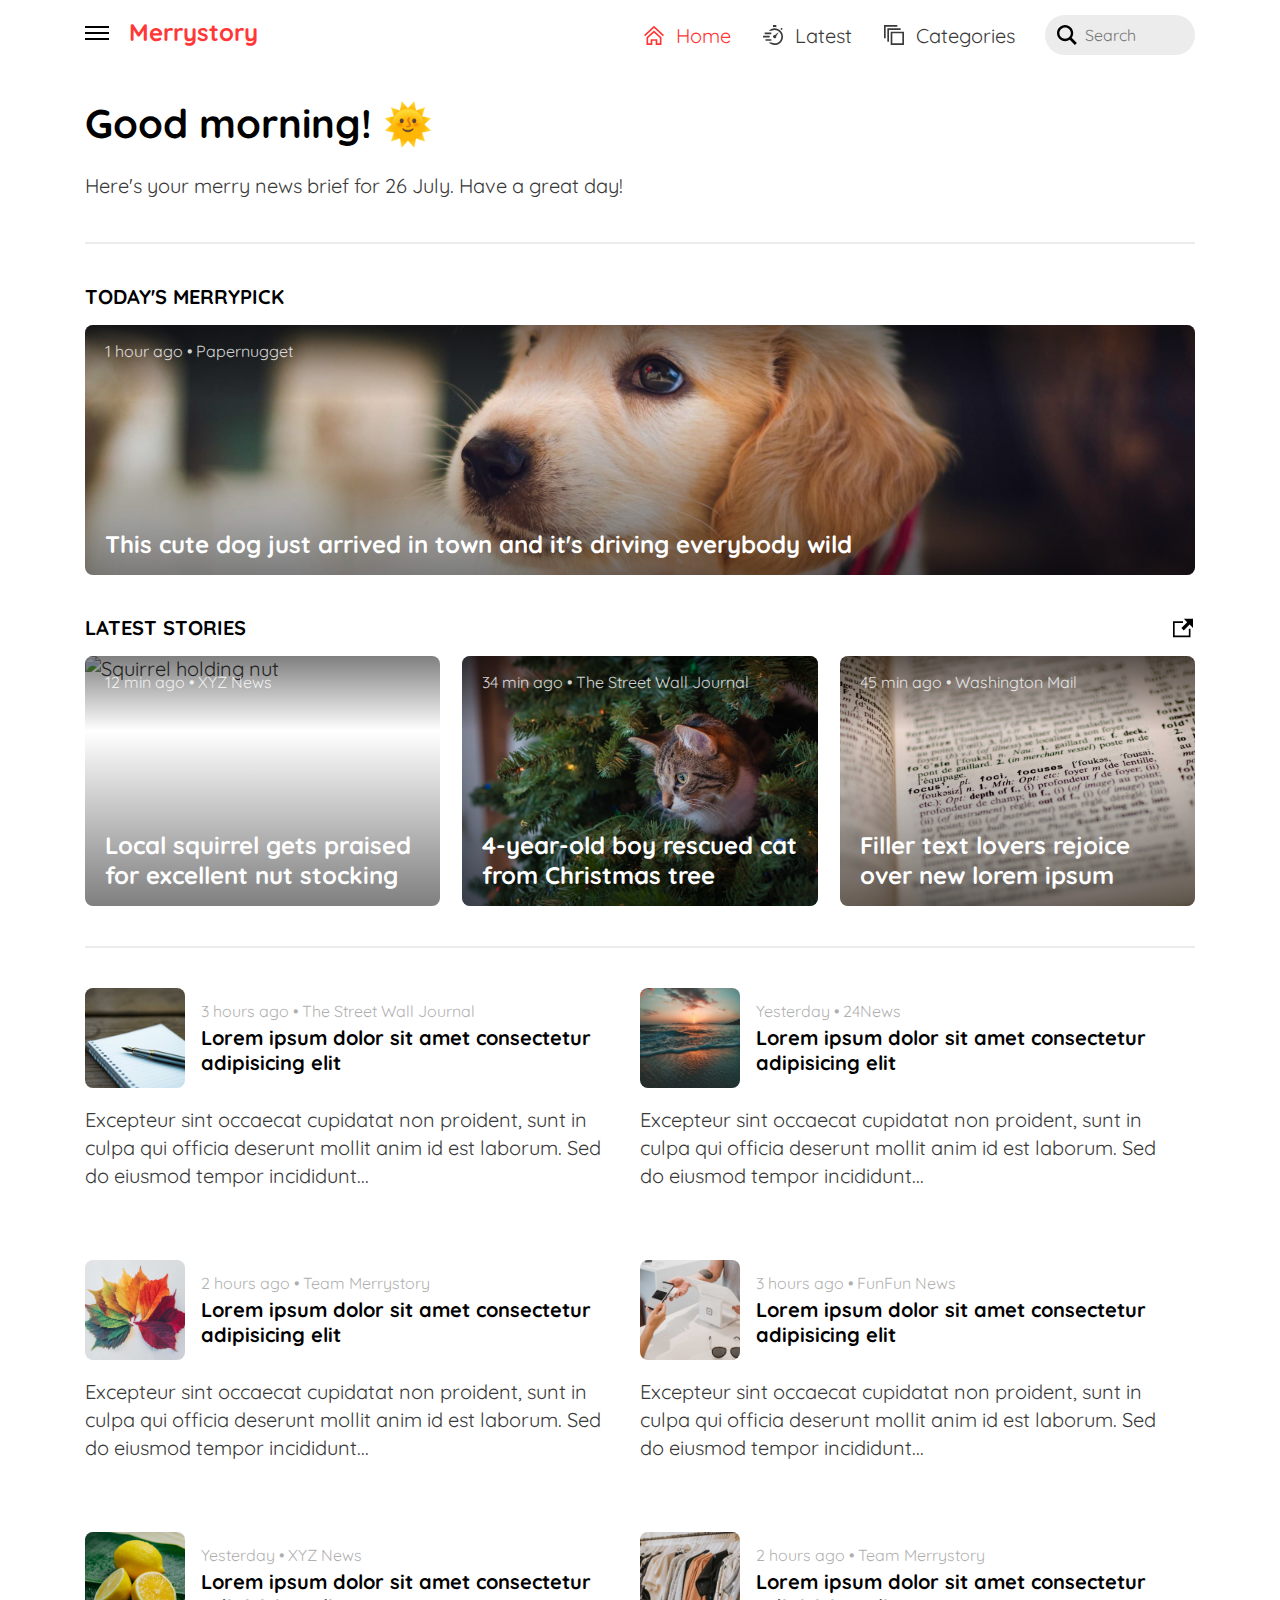
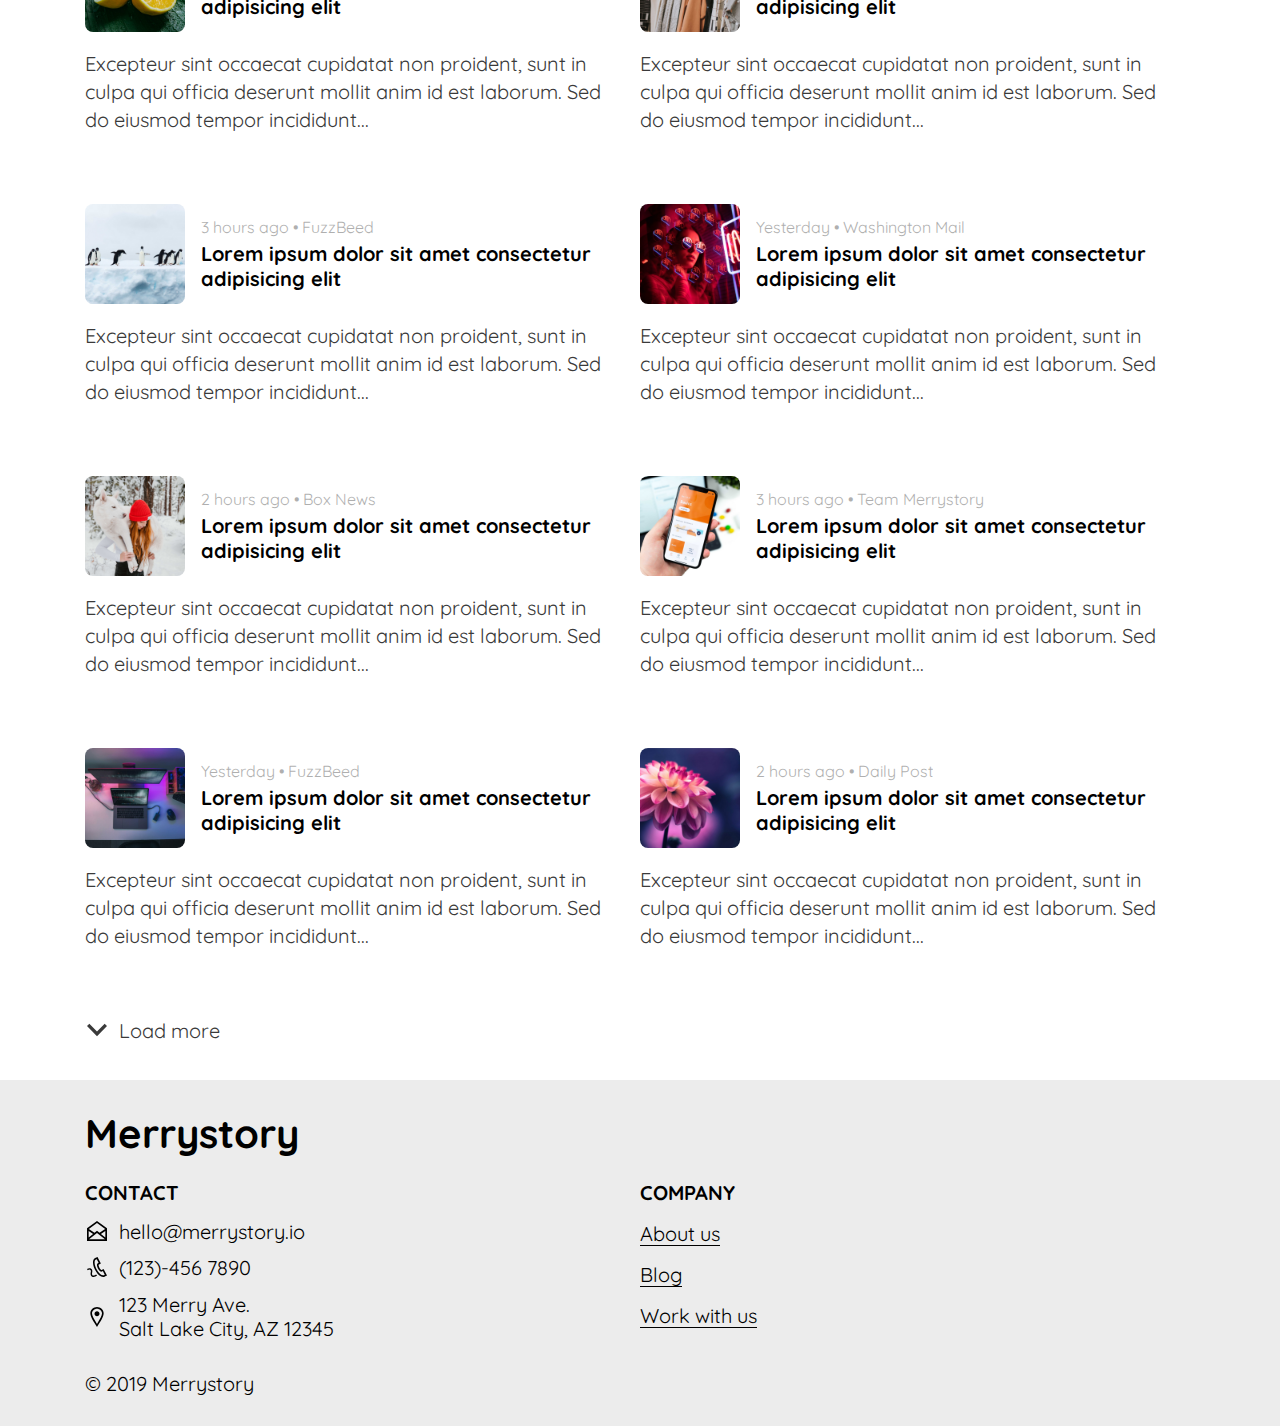
==== commit 787aedbe: "add img alt texts" ====
--- a/index.html
+++ b/index.html
@@ -29,7 +29,10 @@
                             id="hamburger-icon__line-3"
                         ></div>
                     </div>
-                    <a href="index.html" class="navbar__logo a--no-decoration"
+                    <a
+                        href="index.html"
+                        class="navbar__logo a--no-decoration"
+                        id="logo"
                         >Merrystory</a
                     >
                 </div>
@@ -238,7 +241,7 @@
                             <img
                                 class="teaser-card__image"
                                 src="images/article1.jpg"
-                                alt=""
+                                alt="Golden retriever puppy"
                             />
                             <div class="teaser-card__gradient"></div>
                             <span class="teaser-card__data">
@@ -277,7 +280,7 @@
                             <img
                                 class="teaser-card__image"
                                 src="images/article2.jpg"
-                                alt=""
+                                alt="Squirrel holding nut"
                             />
                             <div class="teaser-card__gradient"></div>
                             <span class="teaser-card__data">
@@ -294,7 +297,7 @@
                             <img
                                 class="teaser-card__image"
                                 src="images/article3.jpg"
-                                alt=""
+                                alt="Cat sitting in Christmas tree"
                             />
                             <div class="teaser-card__gradient"></div>
                             <span class="teaser-card__data">
@@ -310,7 +313,7 @@
                             <img
                                 class="teaser-card__image"
                                 src="images/article4.jpg"
-                                alt=""
+                                alt="Dictionary page"
                             />
                             <div class="teaser-card__gradient"></div>
                             <span class="teaser-card__data">
@@ -326,14 +329,14 @@
             <div class="container">
                 <div class="separator"></div>
                 <section>
-                    <div class="main-feed">
+                    <div class="feed">
                         <div class="teaser">
                             <a href="#" class="a--no-decoration">
                                 <div class="teaser__header">
                                     <img
                                         class="teaser__image"
                                         src="images/article5.jpg"
-                                        alt=""
+                                        alt="Pen on notebook"
                                     />
                                     <div class="teaser__header-text">
                                         <span class="teaser__data">
@@ -360,7 +363,7 @@
                                     <img
                                         class="teaser__image"
                                         src="images/article6.jpg"
-                                        alt=""
+                                        alt="Beach sunset"
                                     />
                                     <div class="teaser__header-text">
                                         <span class="teaser__data">
@@ -386,7 +389,7 @@
                                     <img
                                         class="teaser__image"
                                         src="images/article7.jpg"
-                                        alt=""
+                                        alt="Colourful leaves spread on white background"
                                     />
                                     <div class="teaser__header-text">
                                         <span class="teaser__data">
@@ -412,7 +415,7 @@
                                     <img
                                         class="teaser__image"
                                         src="images/article8.jpg"
-                                        alt=""
+                                        alt="Two people conducting mobile payment"
                                     />
                                     <div class="teaser__header-text">
                                         <span class="teaser__data">
@@ -438,7 +441,7 @@
                                     <img
                                         class="teaser__image"
                                         src="images/article9.jpg"
-                                        alt=""
+                                        alt="Lemons"
                                     />
                                     <div class="teaser__header-text">
                                         <span class="teaser__data">
@@ -464,7 +467,7 @@
                                     <img
                                         class="teaser__image"
                                         src="images/article10.jpg"
-                                        alt=""
+                                        alt="Shirts on hangers"
                                     />
                                     <div class="teaser__header-text">
                                         <span class="teaser__data">
@@ -490,7 +493,7 @@
                                     <img
                                         class="teaser__image"
                                         src="images/article11.jpg"
-                                        alt=""
+                                        alt="Group of penguins"
                                     />
                                     <div class="teaser__header-text">
                                         <span class="teaser__data">
@@ -516,7 +519,7 @@
                                     <img
                                         class="teaser__image"
                                         src="images/article12.jpg"
-                                        alt=""
+                                        alt="Woman looking at neon sign"
                                     />
                                     <div class="teaser__header-text">
                                         <span class="teaser__data">
@@ -542,7 +545,7 @@
                                     <img
                                         class="teaser__image"
                                         src="images/article13.jpg"
-                                        alt=""
+                                        alt="Woman carrying white dog during winter"
                                     />
                                     <div class="teaser__header-text">
                                         <span class="teaser__data">
@@ -568,7 +571,7 @@
                                     <img
                                         class="teaser__image"
                                         src="images/article14.jpg"
-                                        alt=""
+                                        alt="Hand holding smartphone"
                                     />
                                     <div class="teaser__header-text">
                                         <span class="teaser__data">
@@ -594,7 +597,7 @@
                                     <img
                                         class="teaser__image"
                                         src="images/article15.jpg"
-                                        alt=""
+                                        alt="Bird's-eye view of computer desk"
                                     />
                                     <div class="teaser__header-text">
                                         <span class="teaser__data">
@@ -620,7 +623,7 @@
                                     <img
                                         class="teaser__image"
                                         src="images/article16.jpg"
-                                        alt=""
+                                        alt="Light pink Dahlia flower"
                                     />
                                     <div class="teaser__header-text">
                                         <span class="teaser__data">
--- a/styles/main.css
+++ b/styles/main.css
@@ -40,7 +40,7 @@
     margin-top: 100px;
 }
 
-.main-feed {
+.feed {
     display: flex;
     flex-direction: column;
     flex-wrap: wrap;
@@ -88,16 +88,16 @@
 a:not(.a--no-decoration)::after {
     content: "";
     position: absolute;
-    left: 0;
+    right: 0;
     bottom: 0;
     width: 100%;
     height: 0.1rem;
     background: currentColor;
-    transition: bottom 0.2s ease;
+    transition: width 0.2s ease;
 }
 
 a:not(.a--no-decoration):hover::after {
-    bottom: -4px;
+    width: 0;
 }
 
 .a--no-decoration {
@@ -594,7 +594,7 @@
         width: 100%;
         margin-right: 0;
     }
-    .main-feed {
+    .feed {
         flex-direction: row;
     }
     .teaser {
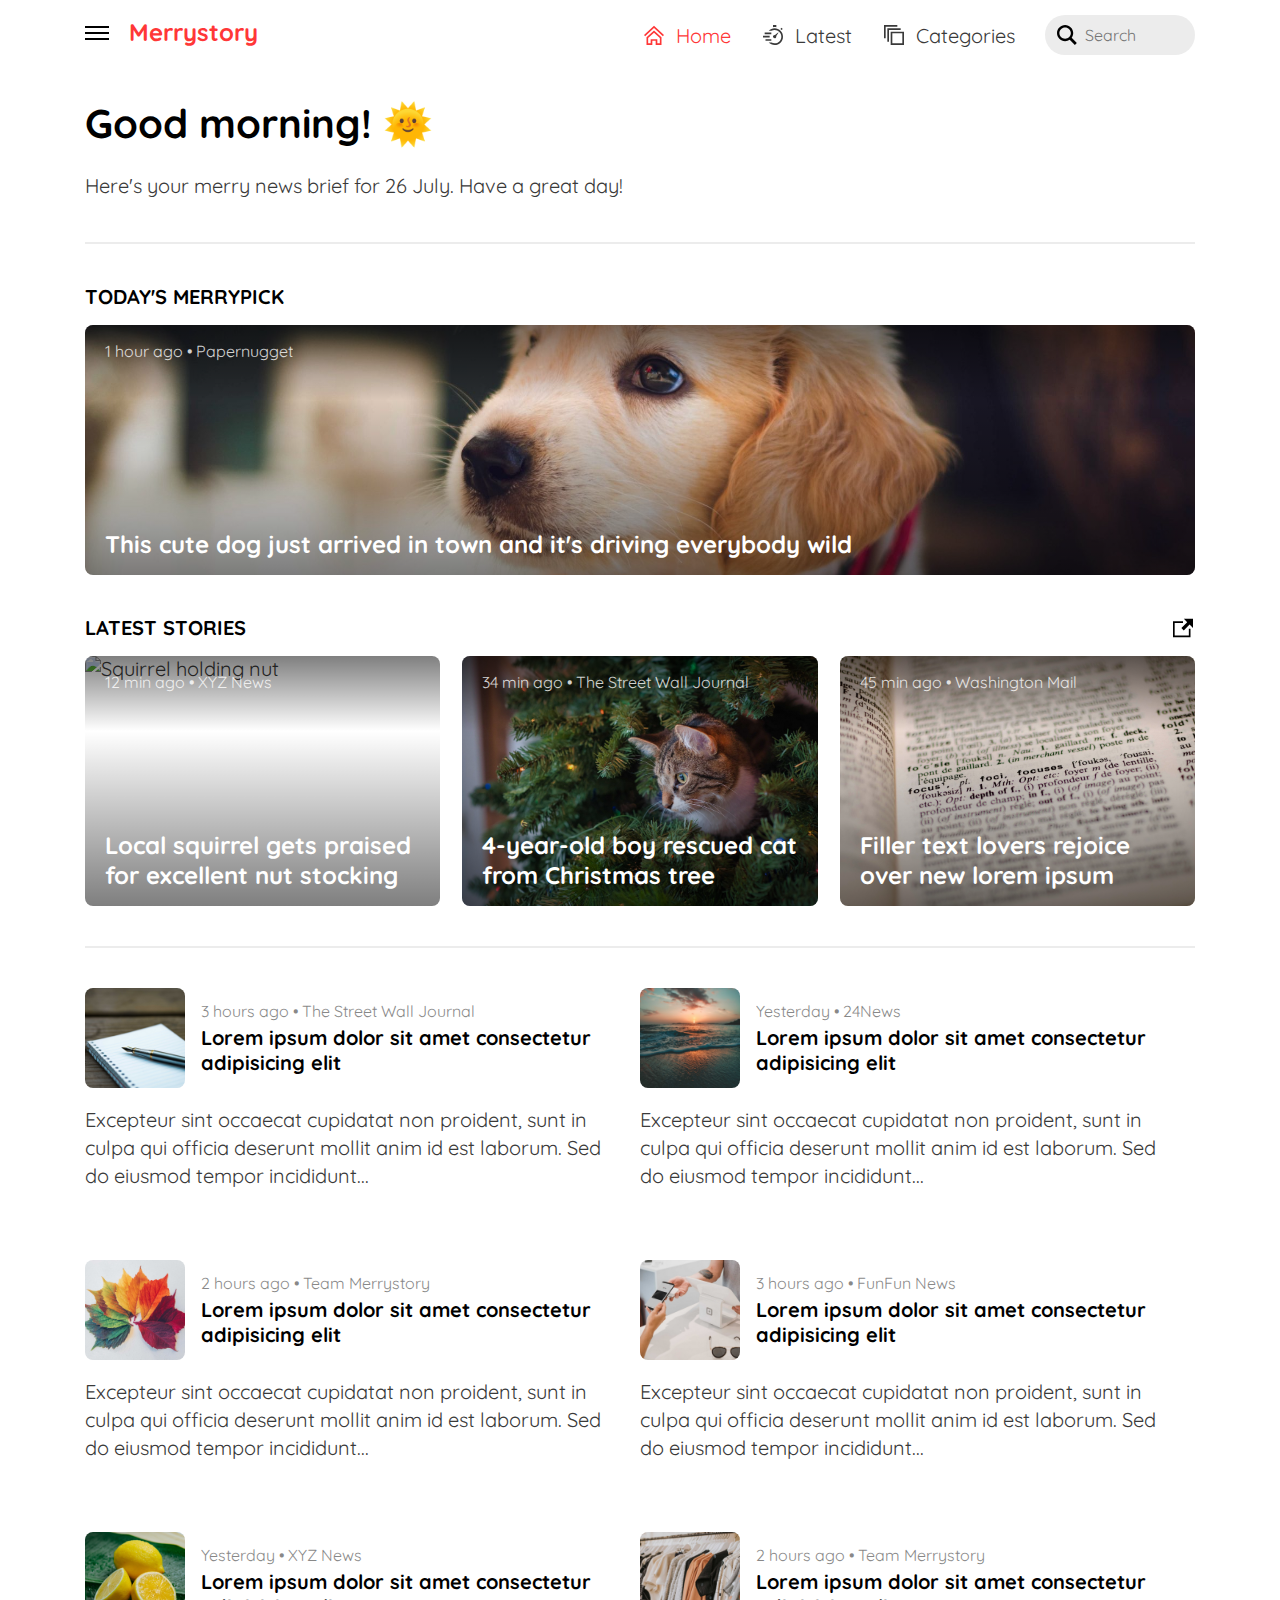
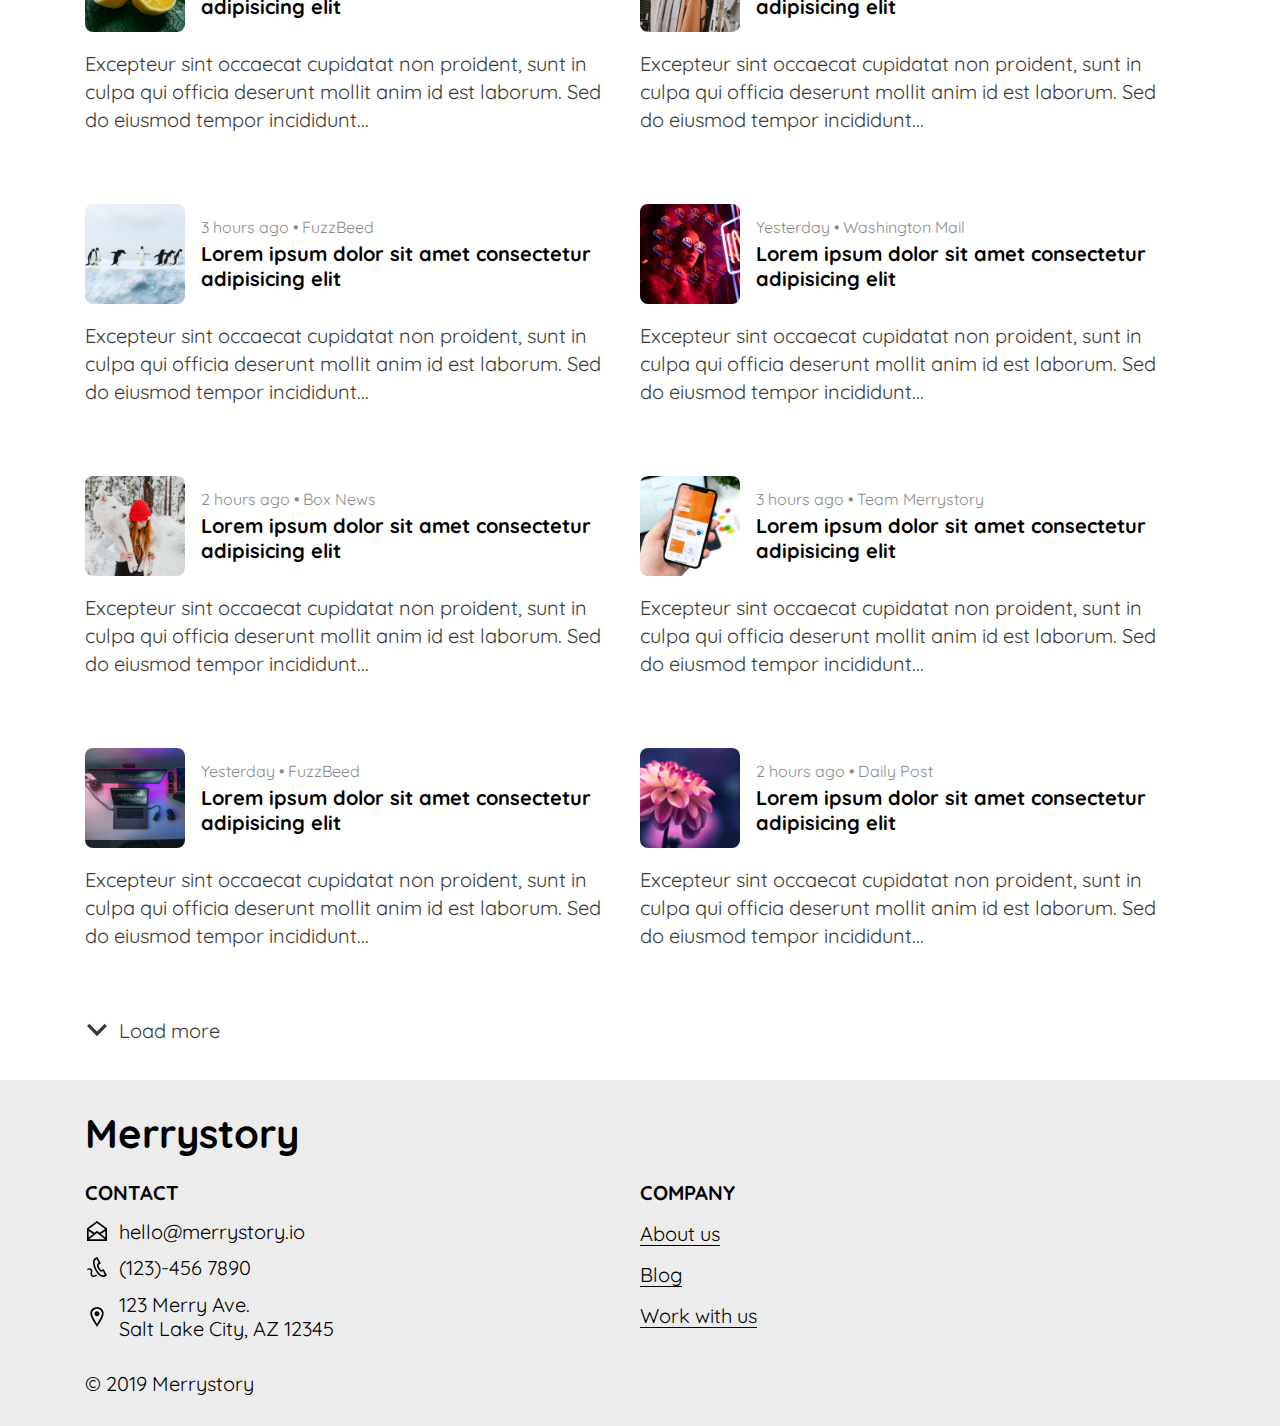
==== commit 8d3b0113: "improve accessibility features" ====
--- a/index.html
+++ b/index.html
@@ -15,7 +15,12 @@
         <div class="navbar">
             <div class="container navbar__wrapper">
                 <div class="navbar__left">
-                    <div class="hamburger-icon" onclick="toggleMenu()">
+                    <div
+                        class="hamburger-icon"
+                        id="hamburger-icon"
+                        tabindex="1"
+                        onclick="toggleMenu()"
+                    >
                         <div
                             class="hamburger-icon__line hamburger-icon__line-1"
                             id="hamburger-icon__line-1"
@@ -92,22 +97,17 @@
                         </div></a
                     >
                     <div class="navbar__search-wrapper">
-                        <a
-                            href="#"
-                            class="navbar__search-icon a--no-decoration"
+                        <svg
+                            class="icon navbar__search-icon"
+                            xmlns="http://www.w3.org/2000/svg"
+                            width="24"
+                            height="24"
+                            viewBox="0 0 24 24"
                         >
-                            <svg
-                                class="icon"
-                                xmlns="http://www.w3.org/2000/svg"
-                                width="24"
-                                height="24"
-                                viewBox="0 0 24 24"
-                            >
-                                <path
-                                    d="M23.809 21.646l-6.205-6.205c1.167-1.605 1.857-3.579 1.857-5.711 0-5.365-4.365-9.73-9.731-9.73-5.365 0-9.73 4.365-9.73 9.73 0 5.366 4.365 9.73 9.73 9.73 2.034 0 3.923-.627 5.487-1.698l6.238 6.238 2.354-2.354zm-20.955-11.916c0-3.792 3.085-6.877 6.877-6.877s6.877 3.085 6.877 6.877-3.085 6.877-6.877 6.877c-3.793 0-6.877-3.085-6.877-6.877z"
-                                />
-                            </svg>
-                        </a>
+                            <path
+                                d="M23.809 21.646l-6.205-6.205c1.167-1.605 1.857-3.579 1.857-5.711 0-5.365-4.365-9.73-9.731-9.73-5.365 0-9.73 4.365-9.73 9.73 0 5.366 4.365 9.73 9.73 9.73 2.034 0 3.923-.627 5.487-1.698l6.238 6.238 2.354-2.354zm-20.955-11.916c0-3.792 3.085-6.877 6.877-6.877s6.877 3.085 6.877 6.877-3.085 6.877-6.877 6.877c-3.793 0-6.877-3.085-6.877-6.877z"
+                            />
+                        </svg>
                         <input
                             class="navbar__search-bar"
                             type="text"
--- a/styles/main.css
+++ b/styles/main.css
@@ -395,8 +395,8 @@
     margin-right: 0;
 }
 
-.teaser__header:hover {
-    background: var(--color-light-grey);
+.teaser__header:hover .teaser__title {
+    color: var(--color-primary);
 }
 
 .teaser__header {
@@ -419,12 +419,13 @@
 .teaser__data {
     display: block;
     font-size: 1.6rem;
-    opacity: 0.4;
+    opacity: 0.6;
     margin-bottom: 0.4rem;
 }
 
 .teaser__title {
     margin: 0;
+    transition: color 0.1s ease;
 }
 
 .teaser__body {
@@ -485,6 +486,7 @@
 .teaser-card__data {
     position: absolute;
     left: 20px;
+    right: 20px;
     top: 16px;
     color: white;
     opacity: 0.8;
@@ -550,6 +552,19 @@
     box-shadow: 0 3px 6px rgba(0, 0, 0, 0.12), 0 3px 6px rgba(0, 0, 0, 0.12);
 }
 
+.author {
+    display: flex;
+    align-items: center;
+}
+
+.dot {
+    width: 10px;
+    height: 10px;
+    background: var(--color-primary);
+    border-radius: 50%;
+    margin-right: 1rem;
+}
+
 /* === MEDIA QUERIES === */
 
 @media screen and (min-width: 576px) {
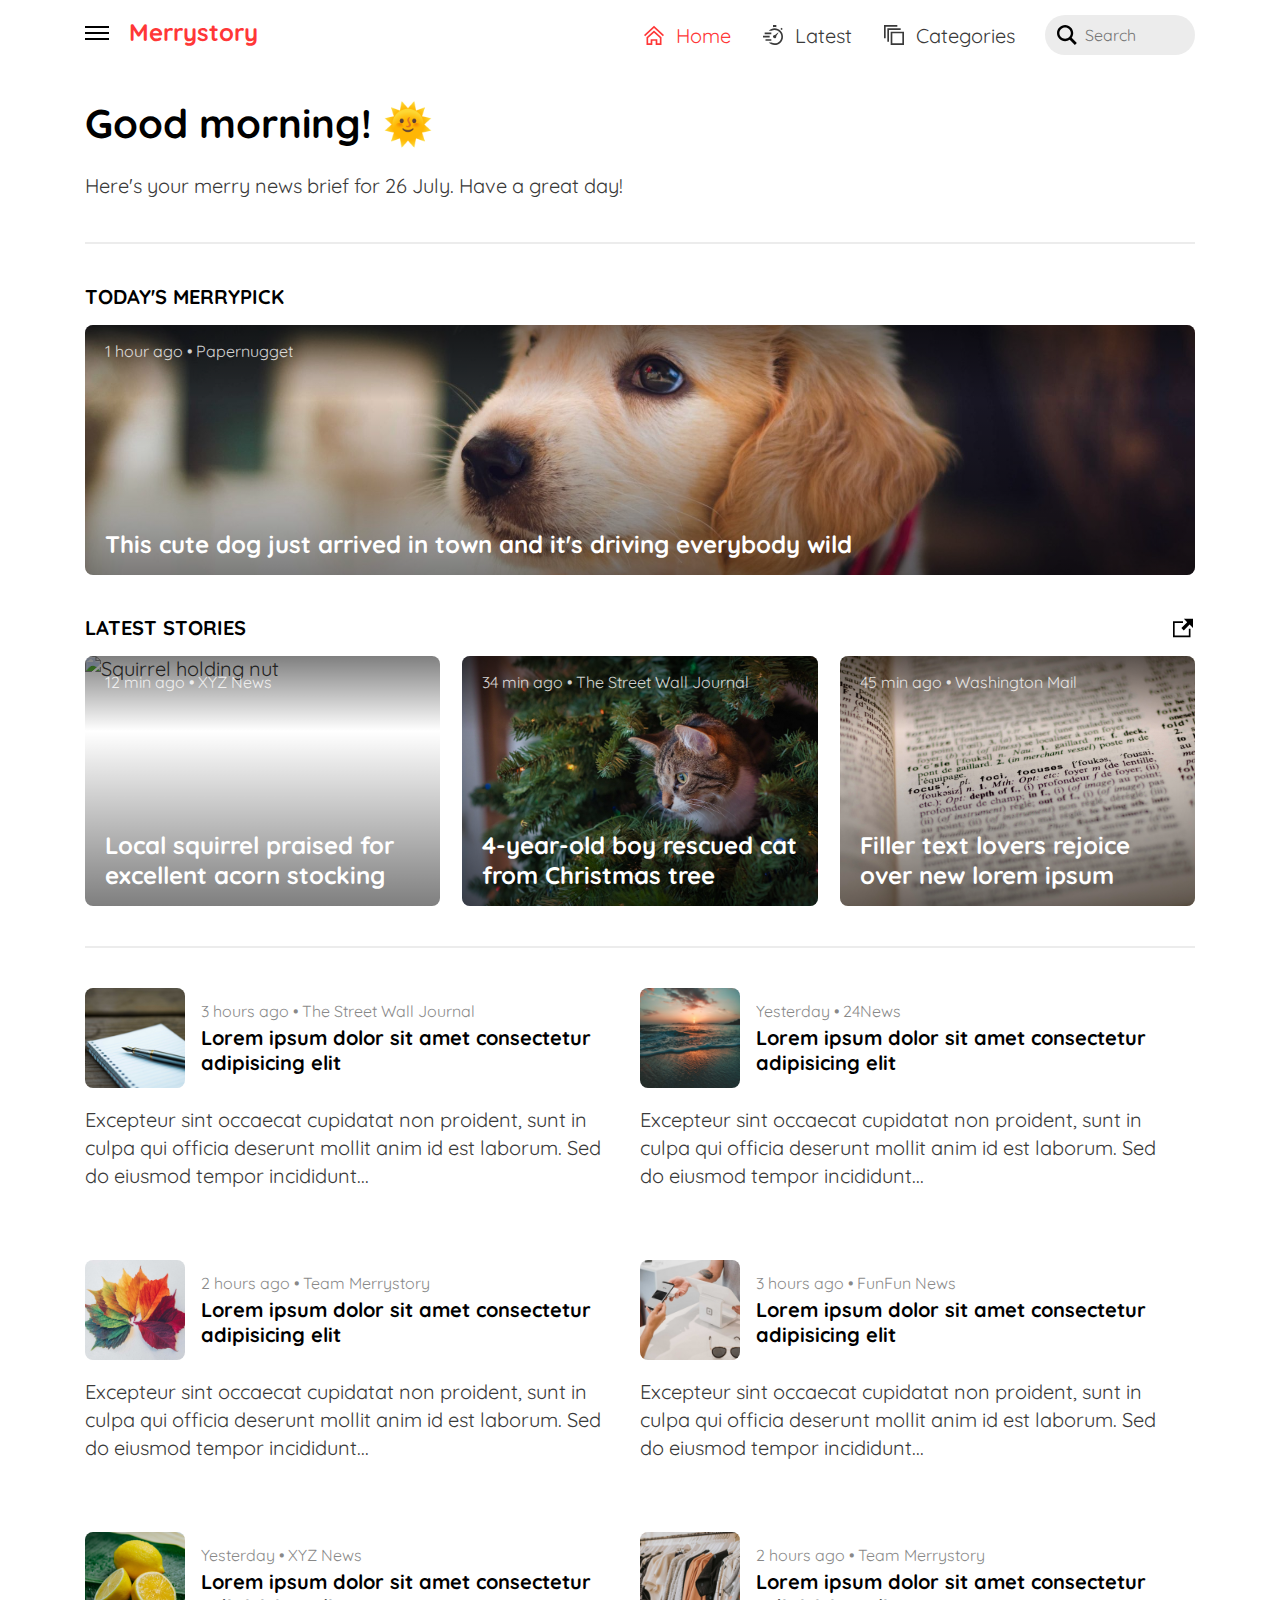
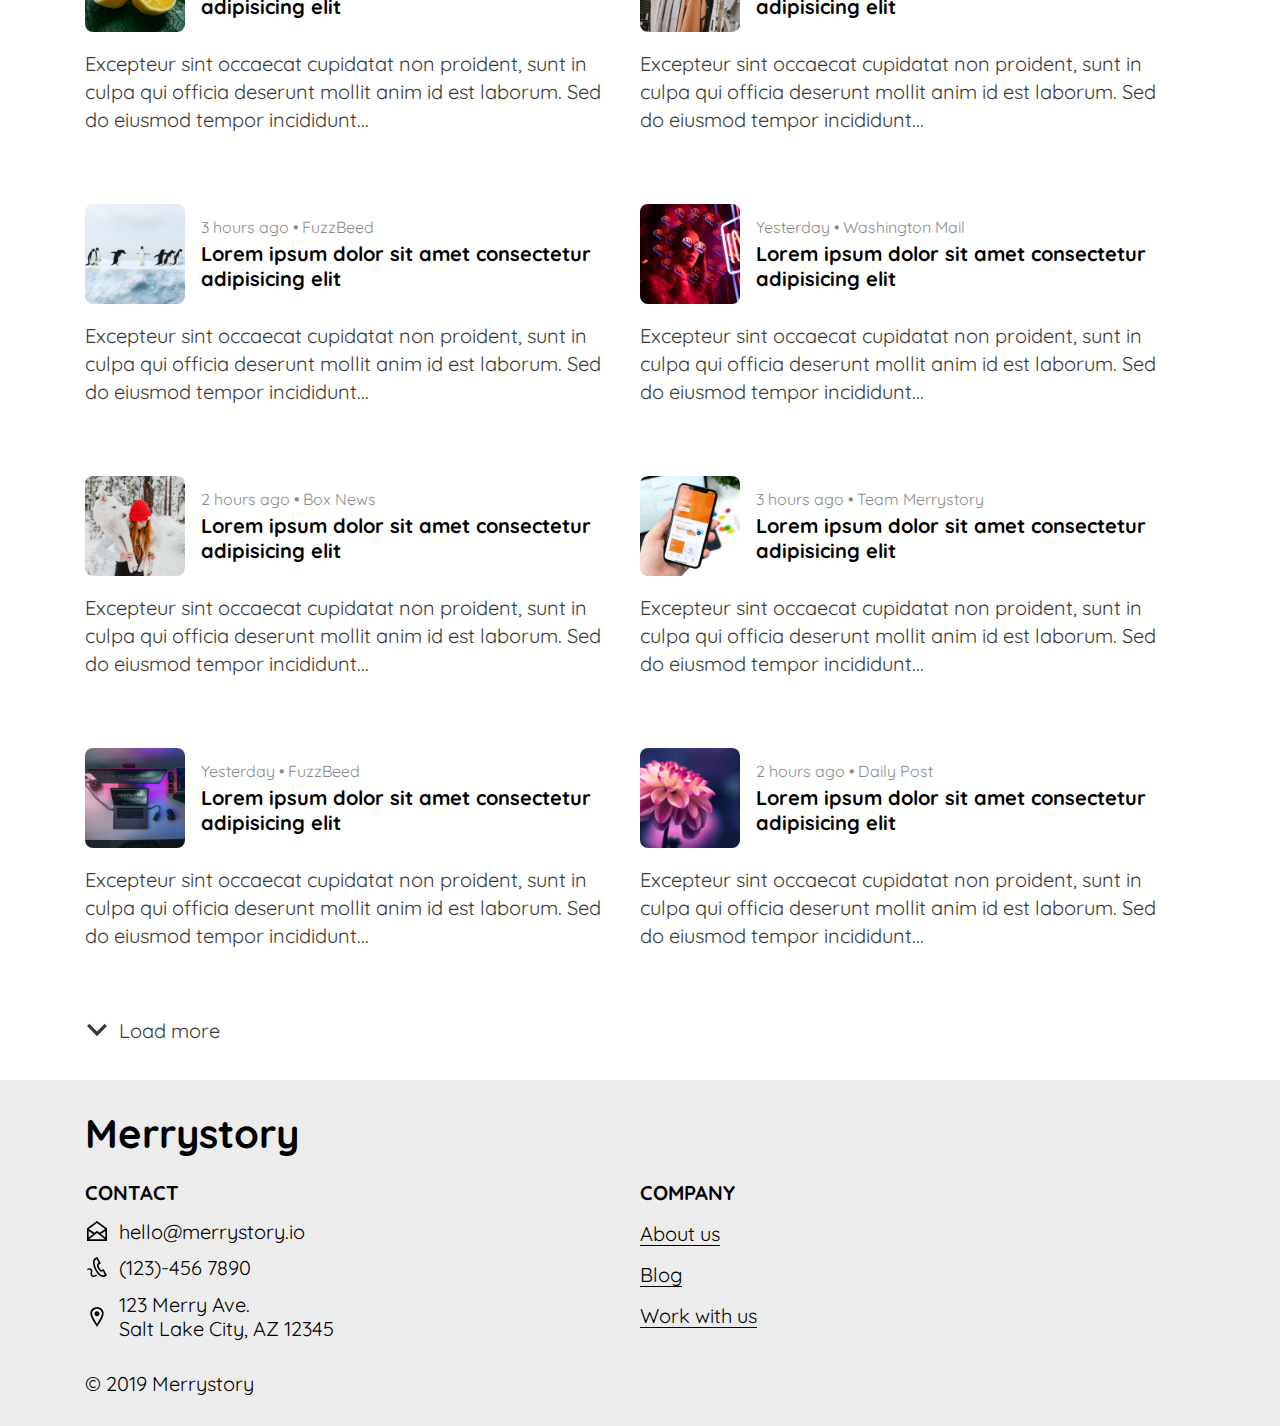
==== commit b6a28c6a: "make focus trigger hover effects" ====
--- a/index.html
+++ b/index.html
@@ -287,7 +287,7 @@
                                 12 min ago &bull; XYZ News
                             </span>
                             <h2 class="teaser-card__title">
-                                Local squirrel gets praised for excellent nut
+                                Local squirrel praised for excellent acorn
                                 stocking
                             </h2>
                         </div>
@@ -331,7 +331,10 @@
                 <section>
                     <div class="feed">
                         <div class="teaser">
-                            <a href="#" class="a--no-decoration">
+                            <a
+                                href="#"
+                                class="teaser__header-wrapper a--no-decoration"
+                            >
                                 <div class="teaser__header">
                                     <img
                                         class="teaser__image"
@@ -358,7 +361,10 @@
                             </p>
                         </div>
                         <div class="teaser">
-                            <a href="#" class="a--no-decoration">
+                            <a
+                                href="#"
+                                class="teaser__header-wrapper a--no-decoration"
+                            >
                                 <div class="teaser__header">
                                     <img
                                         class="teaser__image"
@@ -384,7 +390,10 @@
                             </p>
                         </div>
                         <div class="teaser">
-                            <a href="#" class="a--no-decoration">
+                            <a
+                                href="#"
+                                class="teaser__header-wrapper a--no-decoration"
+                            >
                                 <div class="teaser__header">
                                     <img
                                         class="teaser__image"
@@ -410,7 +419,10 @@
                             </p>
                         </div>
                         <div class="teaser">
-                            <a href="#" class="a--no-decoration">
+                            <a
+                                href="#"
+                                class="teaser__header-wrapper a--no-decoration"
+                            >
                                 <div class="teaser__header">
                                     <img
                                         class="teaser__image"
@@ -436,7 +448,10 @@
                             </p>
                         </div>
                         <div class="teaser">
-                            <a href="#" class="a--no-decoration">
+                            <a
+                                href="#"
+                                class="teaser__header-wrapper a--no-decoration"
+                            >
                                 <div class="teaser__header">
                                     <img
                                         class="teaser__image"
@@ -462,7 +477,10 @@
                             </p>
                         </div>
                         <div class="teaser">
-                            <a href="#" class="a--no-decoration">
+                            <a
+                                href="#"
+                                class="teaser__header-wrapper a--no-decoration"
+                            >
                                 <div class="teaser__header">
                                     <img
                                         class="teaser__image"
@@ -488,7 +506,10 @@
                             </p>
                         </div>
                         <div class="teaser">
-                            <a href="#" class="a--no-decoration">
+                            <a
+                                href="#"
+                                class="teaser__header-wrapper a--no-decoration"
+                            >
                                 <div class="teaser__header">
                                     <img
                                         class="teaser__image"
@@ -514,7 +535,10 @@
                             </p>
                         </div>
                         <div class="teaser">
-                            <a href="#" class="a--no-decoration">
+                            <a
+                                href="#"
+                                class="teaser__header-wrapper a--no-decoration"
+                            >
                                 <div class="teaser__header">
                                     <img
                                         class="teaser__image"
@@ -540,7 +564,10 @@
                             </p>
                         </div>
                         <div class="teaser">
-                            <a href="#" class="a--no-decoration">
+                            <a
+                                href="#"
+                                class="teaser__header-wrapper a--no-decoration"
+                            >
                                 <div class="teaser__header">
                                     <img
                                         class="teaser__image"
@@ -566,7 +593,10 @@
                             </p>
                         </div>
                         <div class="teaser">
-                            <a href="#" class="a--no-decoration">
+                            <a
+                                href="#"
+                                class="teaser__header-wrapper a--no-decoration"
+                            >
                                 <div class="teaser__header">
                                     <img
                                         class="teaser__image"
@@ -592,7 +622,10 @@
                             </p>
                         </div>
                         <div class="teaser">
-                            <a href="#" class="a--no-decoration">
+                            <a
+                                href="#"
+                                class="teaser__header-wrapper a--no-decoration"
+                            >
                                 <div class="teaser__header">
                                     <img
                                         class="teaser__image"
@@ -618,7 +651,10 @@
                             </p>
                         </div>
                         <div class="teaser">
-                            <a href="#" class="a--no-decoration">
+                            <a
+                                href="#"
+                                class="teaser__header-wrapper a--no-decoration"
+                            >
                                 <div class="teaser__header">
                                     <img
                                         class="teaser__image"
--- a/styles/main.css
+++ b/styles/main.css
@@ -399,6 +399,10 @@
     color: var(--color-primary);
 }
 
+.teaser__header-wrapper:focus .teaser__title {
+    color: var(--color-primary);
+}
+
 .teaser__header {
     display: flex;
     align-items: center;
@@ -443,11 +447,13 @@
     transition: transform 0.5s ease;
 }
 
-.teaser-card-wrapper:hover .teaser-card {
+.teaser-card-wrapper:hover .teaser-card,
+.teaser-card-wrapper:focus .teaser-card {
     transform: scale(0.97);
 }
 
-.teaser-card-wrapper:hover .teaser-card__image {
+.teaser-card-wrapper:hover .teaser-card__image,
+.teaser-card-wrapper:focus .teaser-card__image {
     transform: scale(1.1);
 }
 
